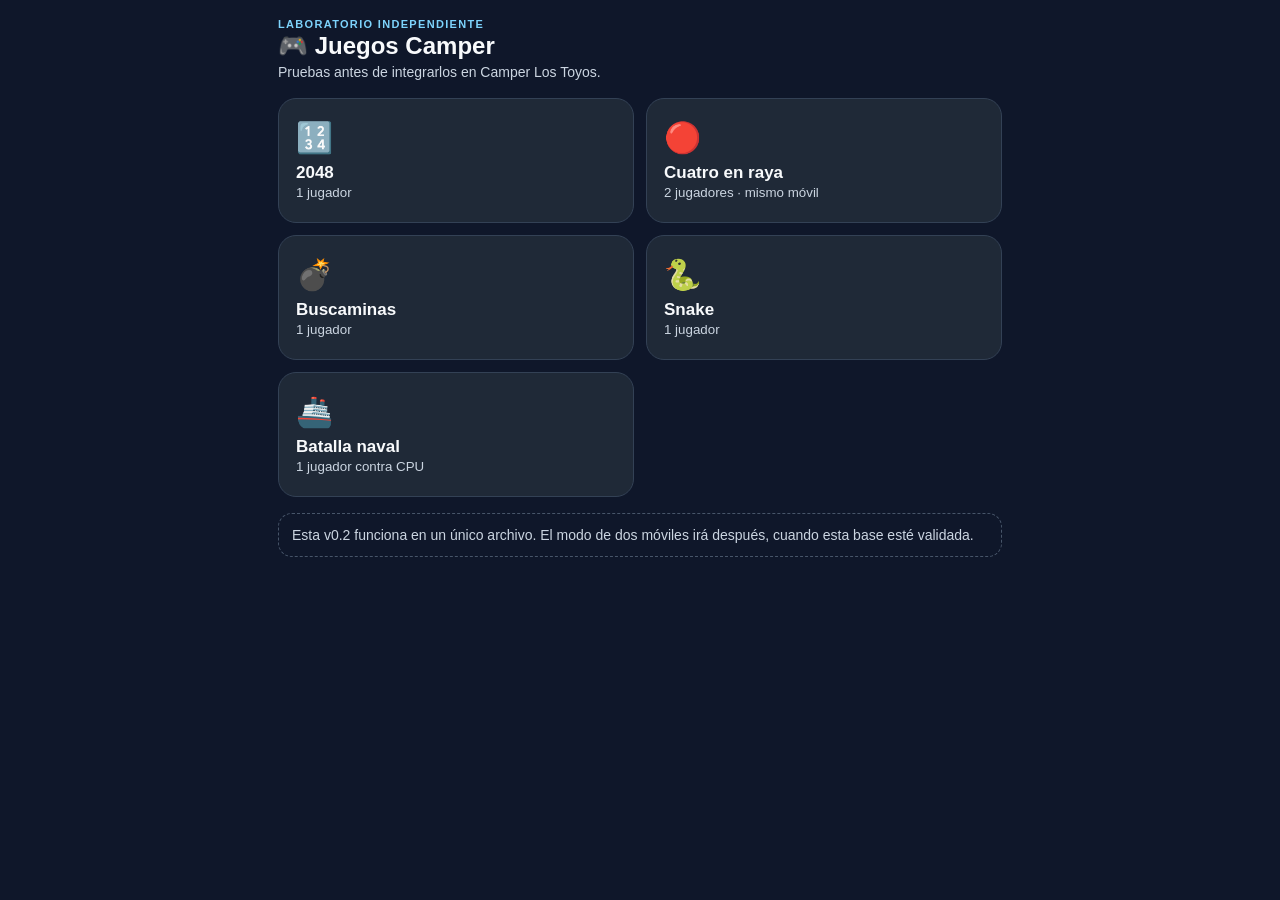
==== index.html @ c8a39ef7 "Añadir laboratorio de juegos v0.2" ====
<!doctype html>
<html lang="es">
<head>
<meta charset="utf-8">
<meta name="viewport" content="width=device-width,initial-scale=1,viewport-fit=cover">
<title>Juegos Camper — Laboratorio v0.2</title>
<style>
:root{--bg:#0f172a;--panel:#111827;--card:#1f2937;--line:#334155;--text:#f8fafc;--muted:#cbd5e1;--accent:#38bdf8}
*{box-sizing:border-box}html,body{margin:0;background:var(--bg);color:var(--text);font-family:-apple-system,BlinkMacSystemFont,"Segoe UI",sans-serif}button{font:inherit;color:inherit}main{max-width:760px;margin:0 auto;padding:18px}.head{display:flex;justify-content:space-between;gap:12px;align-items:flex-start;margin-bottom:18px}.head h1{font-size:24px;margin:2px 0 4px}.head p{margin:0;color:var(--muted);font-size:14px}.eyebrow{font-size:11px;letter-spacing:.12em;color:#7dd3fc;font-weight:700}.back{display:none;border:1px solid var(--line);background:var(--card);border-radius:12px;padding:10px 12px;min-height:44px}.screen{display:none}.screen.active{display:block}.grid{display:grid;grid-template-columns:repeat(2,minmax(0,1fr));gap:12px}.game{min-height:125px;border:1px solid var(--line);background:var(--card);border-radius:18px;padding:17px;text-align:left}.game span{font-size:30px;display:block;margin-bottom:8px}.game b{display:block;font-size:17px}.game small{color:var(--muted)}.subhead{display:grid;grid-template-columns:1fr auto;gap:10px;align-items:center;margin-bottom:12px}.subhead h2{margin:0}.subhead p{margin:4px 0 0;color:var(--muted);font-size:14px}.btn{border:1px solid var(--line);background:var(--card);border-radius:12px;padding:10px 12px;min-height:44px}.status{min-height:26px;color:var(--muted);margin:8px 0 12px}.board2048{width:min(92vw,380px);aspect-ratio:1;margin:0 auto;display:grid;grid-template-columns:repeat(4,1fr);gap:8px;background:#334155;padding:8px;border-radius:16px}.tile{border-radius:11px;background:#475569;display:flex;align-items:center;justify-content:center;font-size:clamp(20px,7vw,38px);font-weight:800}.dpad{display:grid;grid-template-columns:repeat(3,64px);gap:7px;justify-content:center;margin:18px auto}.dpad button{height:54px;border:1px solid var(--line);border-radius:14px;background:#1e293b;font-size:22px}.c4{display:grid;grid-template-columns:repeat(7,1fr);gap:5px;background:#1d4ed8;padding:7px;border-radius:14px;max-width:520px;margin:auto}.c4 button{aspect-ratio:1;border:0;border-radius:50%;background:#e2e8f0;min-width:0}.c4 button.p1{background:#ef4444}.c4 button.p2{background:#facc15}.minebar{display:flex;gap:8px;flex-wrap:wrap;align-items:center;margin-bottom:12px}.mineboard{display:grid;grid-template-columns:repeat(8,1fr);gap:3px;max-width:520px;margin:auto}.mineboard button{aspect-ratio:1;border:0;border-radius:5px;background:#64748b;color:#0f172a;font-weight:800;min-width:0}.mineboard button.open{background:#e2e8f0}.mineboard button.flag{background:#fbbf24}.mineboard button.bomb{background:#ef4444;color:white}canvas{display:block;width:min(92vw,420px);height:auto;margin:0 auto;background:#020617;border:1px solid var(--line);border-radius:14px}.battlewrap{display:grid;grid-template-columns:1fr 1fr;gap:14px}.battlewrap h3{font-size:15px;color:var(--muted);margin:0 0 8px}.battleboard{display:grid;grid-template-columns:repeat(6,1fr);gap:3px}.battleboard button{aspect-ratio:1;border:0;border-radius:5px;background:#0284c7;min-width:0;font-weight:800}.battleboard button.ship{background:#64748b}.battleboard button.hit{background:#ef4444;color:white}.battleboard button.miss{background:#cbd5e1;color:#0f172a}.note{margin-top:16px;border:1px dashed #475569;padding:13px;border-radius:14px;color:var(--muted);font-size:14px}
@media(max-width:520px){.grid{grid-template-columns:1fr}.battlewrap{grid-template-columns:1fr}.head{align-items:center}.subhead{grid-template-columns:1fr}.subhead .btn{width:100%}}
</style>
</head>
<body>
<main>
<div class="head"><div><div class="eyebrow">LABORATORIO INDEPENDIENTE</div><h1>🎮 Juegos Camper</h1><p>Pruebas antes de integrarlos en Camper Los Toyos.</p></div><button id="back" class="back">‹ Juegos</button></div>
<section id="home" class="screen active"><div class="grid">
<button class="game" data-open="g2048"><span>🔢</span><b>2048</b><small>1 jugador</small></button>
<button class="game" data-open="connect4"><span>🔴</span><b>Cuatro en raya</b><small>2 jugadores · mismo móvil</small></button>
<button class="game" data-open="mines"><span>💣</span><b>Buscaminas</b><small>1 jugador</small></button>
<button class="game" data-open="snake"><span>🐍</span><b>Snake</b><small>1 jugador</small></button>
<button class="game" data-open="battle"><span>🚢</span><b>Batalla naval</b><small>1 jugador contra CPU</small></button>
</div><div class="note">Esta v0.2 funciona en un único archivo. El modo de dos móviles irá después, cuando esta base esté validada.</div></section>

<section id="g2048" class="screen"><div class="subhead"><div><h2>2048</h2><p>Desliza o usa las flechas.</p></div><button id="reset2048" class="btn">Reiniciar</button></div><div class="status">Puntos: <b id="score2048">0</b> <span id="msg2048"></span></div><div id="board2048" class="board2048"></div><div class="dpad"><span></span><button data-2048="up">▲</button><span></span><button data-2048="left">◀</button><button data-2048="down">▼</button><button data-2048="right">▶</button></div></section>

<section id="connect4" class="screen"><div class="subhead"><div><h2>Cuatro en raya</h2><p>Dos jugadores en el mismo móvil.</p></div><button id="resetC4" class="btn">Reiniciar</button></div><div id="c4Status" class="status"></div><div id="c4Board" class="c4"></div></section>

<section id="mines" class="screen"><div class="subhead"><div><h2>Buscaminas</h2><p>8×8 · 10 minas.</p></div><button id="resetMines" class="btn">Reiniciar</button></div><div class="minebar"><button id="modeOpen" class="btn">👆 Revelar</button><button id="modeFlag" class="btn">🚩 Bandera</button><span id="mineStatus" class="status"></span></div><div id="mineBoard" class="mineboard"></div></section>

<section id="snake" class="screen"><div class="subhead"><div><h2>Snake</h2><p>Come la fruta y no choques.</p></div><button id="resetSnake" class="btn">Reiniciar</button></div><div class="status">Puntos: <b id="snakeScore">0</b> · <span id="snakeStatus">Pulsa una dirección</span></div><canvas id="snakeCanvas" width="320" height="320"></canvas><div class="dpad"><span></span><button data-snake="up">▲</button><span></span><button data-snake="left">◀</button><button id="snakePause">⏯</button><button data-snake="right">▶</button><span></span><button data-snake="down">▼</button><span></span></div></section>

<section id="battle" class="screen"><div class="subhead"><div><h2>Batalla naval</h2><p>Contra la máquina · 6×6.</p></div><button id="resetBattle" class="btn">Reiniciar</button></div><div id="battleStatus" class="status"></div><div class="battlewrap"><div><h3>Tu flota</h3><div id="playerBattle" class="battleboard"></div></div><div><h3>Flota enemiga</h3><div id="cpuBattle" class="battleboard"></div></div></div></section>
</main>
<script>
(function(){
'use strict';
const $=s=>document.querySelector(s), $$=s=>Array.from(document.querySelectorAll(s));
function show(id){$$('.screen').forEach(x=>x.classList.remove('active'));$('#'+id).classList.add('active');$('#back').style.display=id==='home'?'none':'block';window.scrollTo(0,0)}
$$('[data-open]').forEach(b=>b.addEventListener('click',()=>show(b.dataset.open)));$('#back').addEventListener('click',()=>show('home'));

let g=[],score=0,ts=null;const empty=()=>Array.from({length:4},()=>Array(4).fill(0));
function add(){const e=[];for(let r=0;r<4;r++)for(let c=0;c<4;c++)if(!g[r][c])e.push([r,c]);if(!e.length)return;const q=e[Math.floor(Math.random()*e.length)];g[q[0]][q[1]]=Math.random()<.9?2:4}
function merge(line){const a=line.filter(Boolean),o=[];for(let i=0;i<a.length;i++){if(a[i]===a[i+1]){o.push(a[i]*2);score+=a[i]*2;i++}else o.push(a[i])}while(o.length<4)o.push(0);return o}
function render2048(){const b=$('#board2048');b.innerHTML='';g.flat().forEach(v=>{const d=document.createElement('div');d.className='tile';d.textContent=v||'';if(v){const hue=Math.max(35,215-Math.log2(v)*18);d.style.background='hsl('+hue+' 65% 45%)'}b.appendChild(d)});$('#score2048').textContent=score}
function move(d){const before=JSON.stringify(g);if(d==='left')g=g.map(merge);if(d==='right')g=g.map(r=>merge(r.slice().reverse()).reverse());if(d==='up'||d==='down'){const n=empty();for(let c=0;c<4;c++){let col=[g[0][c],g[1][c],g[2][c],g[3][c]];if(d==='down')col.reverse();col=merge(col);if(d==='down')col.reverse();for(let r=0;r<4;r++)n[r][c]=col[r]}g=n}if(JSON.stringify(g)!==before)add();render2048()}
function reset2048(){g=empty();score=0;add();add();render2048()}$('#reset2048').addEventListener('click',reset2048);$$('[data-2048]').forEach(b=>b.addEventListener('click',()=>move(b.dataset['2048'])));$('#board2048').addEventListener('touchstart',e=>{const t=e.changedTouches[0];ts=[t.clientX,t.clientY]},{passive:true});$('#board2048').addEventListener('touchend',e=>{if(!ts)return;const t=e.changedTouches[0],dx=t.clientX-ts[0],dy=t.clientY-ts[1];if(Math.max(Math.abs(dx),Math.abs(dy))>22)move(Math.abs(dx)>Math.abs(dy)?(dx>0?'right':'left'):(dy>0?'down':'up'));ts=null},{passive:true});reset2048();

let c4=[],player=1,c4over=false;function resetC4(){c4=Array.from({length:6},()=>Array(7).fill(0));player=1;c4over=false;renderC4()}function win4(r,c,p){for(const [dr,dc] of [[1,0],[0,1],[1,1],[1,-1]]){let n=1;for(const s of [-1,1]){let rr=r+dr*s,cc=c+dc*s;while(rr>=0&&rr<6&&cc>=0&&cc<7&&c4[rr][cc]===p){n++;rr+=dr*s;cc+=dc*s}}if(n>=4)return true}return false}function drop(c){if(c4over)return;for(let r=5;r>=0;r--)if(!c4[r][c]){c4[r][c]=player;if(win4(r,c,player))c4over=true;else player=player===1?2:1;renderC4();return}}function renderC4(){const b=$('#c4Board');b.innerHTML='';for(let r=0;r<6;r++)for(let c=0;c<7;c++){const x=document.createElement('button');x.className=c4[r][c]?'p'+c4[r][c]:'';x.setAttribute('aria-label','columna '+(c+1));x.addEventListener('click',()=>drop(c));b.appendChild(x)}$('#c4Status').textContent=c4over?'Gana '+(player===1?'🔴 rojo':'🟡 amarillo')+' 🎉':'Turno: '+(player===1?'🔴 rojo':'🟡 amarillo')}$('#resetC4').addEventListener('click',resetC4);resetC4();

let mg=[],mode='open',mover=false,ready=false;const MR=8,MC=8,MM=10;const mc=()=>({m:false,o:false,f:false,n:0});function resetM(){mg=Array.from({length:MR},()=>Array.from({length:MC},mc));mode='open';mover=false;ready=false;renderM()}function plant(er,ec){let n=0;while(n<MM){const r=Math.floor(Math.random()*MR),c=Math.floor(Math.random()*MC);if(mg[r][c].m||(r===er&&c===ec))continue;mg[r][c].m=true;n++}for(let r=0;r<MR;r++)for(let c=0;c<MC;c++){let k=0;for(let dr=-1;dr<=1;dr++)for(let dc=-1;dc<=1;dc++){const rr=r+dr,cc=c+dc;if(rr>=0&&rr<MR&&cc>=0&&cc<MC&&mg[rr][cc].m)k++}mg[r][c].n=k}ready=true}function openMine(r,c){const x=mg[r][c];if(x.o||x.f||mover)return;if(!ready)plant(r,c);x.o=true;if(x.m){mover=true;mg.flat().forEach(z=>{if(z.m)z.o=true});renderM();return}if(x.n===0)for(let dr=-1;dr<=1;dr++)for(let dc=-1;dc<=1;dc++){const rr=r+dr,cc=c+dc;if(rr>=0&&rr<MR&&cc>=0&&cc<MC)openMine(rr,cc)}if(mg.flat().filter(z=>z.o&&!z.m).length===MR*MC-MM)mover=true;renderM()}function pressMine(r,c){const x=mg[r][c];if(mover)return;if(mode==='flag'&&!x.o){x.f=!x.f;renderM()}else openMine(r,c)}function renderM(){const b=$('#mineBoard');b.innerHTML='';mg.forEach((row,r)=>row.forEach((x,c)=>{const q=document.createElement('button');q.className=(x.o?'open ':'')+(x.f?'flag ':'')+(x.o&&x.m?'bomb':'');q.textContent=x.f?'🚩':x.o?(x.m?'💣':(x.n||'')):'';q.addEventListener('click',()=>pressMine(r,c));b.appendChild(q)}));const safe=mg.flat().filter(x=>x.o&&!x.m).length;$('#mineStatus').textContent=mover?(safe===MR*MC-MM?'¡Ganaste! 🎉':'Boom 💥'):(safe+'/'+(MR*MC-MM)+' seguras')}$('#modeOpen').addEventListener('click',()=>mode='open');$('#modeFlag').addEventListener('click',()=>mode='flag');$('#resetMines').addEventListener('click',resetM);resetM();

const cv=$('#snakeCanvas'),ctx=cv.getContext('2d');let sn=[],food={},dir={x:1,y:0},pending={x:1,y:0},timer=null,started=false,paused=false,ss=0;const N=20,S=16;function newFood(){do{food={x:Math.floor(Math.random()*N),y:Math.floor(Math.random()*N)}}while(sn.some(q=>q.x===food.x&&q.y===food.y))}function drawSnake(){ctx.fillStyle='#020617';ctx.fillRect(0,0,320,320);ctx.fillStyle='#f97316';ctx.fillRect(food.x*S+2,food.y*S+2,S-4,S-4);sn.forEach((q,i)=>{ctx.fillStyle=i?'#22c55e':'#86efac';ctx.fillRect(q.x*S+1,q.y*S+1,S-2,S-2)})}function resetSnake(){clearInterval(timer);sn=[{x:8,y:10},{x:7,y:10},{x:6,y:10}];dir={x:1,y:0};pending={x:1,y:0};started=false;paused=false;ss=0;newFood();$('#snakeScore').textContent='0';$('#snakeStatus').textContent='Pulsa una dirección';drawSnake()}function step(){if(paused)return;dir=pending;const h={x:sn[0].x+dir.x,y:sn[0].y+dir.y};if(h.x<0||h.x>=N||h.y<0||h.y>=N||sn.some(q=>q.x===h.x&&q.y===h.y)){clearInterval(timer);started=false;$('#snakeStatus').textContent='Fin de partida';return}sn.unshift(h);if(h.x===food.x&&h.y===food.y){ss++;$('#snakeScore').textContent=ss;newFood()}else sn.pop();drawSnake()}function setDir(name){const d={up:{x:0,y:-1},down:{x:0,y:1},left:{x:-1,y:0},right:{x:1,y:0}}[name];if(d.x===-dir.x&&d.y===-dir.y)return;pending=d;if(!started){started=true;clearInterval(timer);timer=setInterval(step,180);$('#snakeStatus').textContent='Jugando'}}$$('[data-snake]').forEach(b=>b.addEventListener('click',()=>setDir(b.dataset.snake)));$('#snakePause').addEventListener('click',()=>{if(!started)return;paused=!paused;$('#snakeStatus').textContent=paused?'Pausa':'Jugando'});$('#resetSnake').addEventListener('click',resetSnake);resetSnake();

const BS=6,ships=[3,2,2];let pb,cb,bo=false;const blankB=()=>Array.from({length:BS},()=>Array.from({length:BS},()=>({ship:false,shot:false})));function fleet(b){for(const len of ships){let ok=false;while(!ok){const h=Math.random()<.5,r=Math.floor(Math.random()*BS),c=Math.floor(Math.random()*BS);if((h&&c+len>BS)||(!h&&r+len>BS))continue;const cells=[];for(let i=0;i<len;i++)cells.push([r+(h?0:i),c+(h?i:0)]);if(cells.some(([rr,cc])=>b[rr][cc].ship))continue;cells.forEach(([rr,cc])=>b[rr][cc].ship=true);ok=true}}}const sunk=b=>b.flat().filter(x=>x.ship).every(x=>x.shot);function resetB(){pb=blankB();cb=blankB();fleet(pb);fleet(cb);bo=false;renderB('Tu turno: toca una casilla enemiga.')}function cpu(){if(bo)return;let r,c;do{r=Math.floor(Math.random()*BS);c=Math.floor(Math.random()*BS)}while(pb[r][c].shot);pb[r][c].shot=true;if(sunk(pb)){bo=true;renderB('La máquina ha hundido tu flota.');return}renderB(pb[r][c].ship?'La máquina te ha alcanzado. Tu turno.':'La máquina ha fallado. Tu turno.')}function fire(r,c){if(bo||cb[r][c].shot)return;cb[r][c].shot=true;if(sunk(cb)){bo=true;renderB('¡Has hundido toda la flota enemiga! 🎉');return}renderB(cb[r][c].ship?'¡Impacto! Dispara la máquina…':'Agua. Dispara la máquina…');setTimeout(cpu,350)}function renderB(msg){$('#battleStatus').textContent=msg;[['playerBattle',pb,false],['cpuBattle',cb,true]].forEach(([id,b,enemy])=>{const el=$('#'+id);el.innerHTML='';b.forEach((row,r)=>row.forEach((x,c)=>{const q=document.createElement('button');q.className=(!enemy&&x.ship?'ship ':'')+(x.shot?(x.ship?'hit':'miss'):'');q.textContent=x.shot?(x.ship?'✕':'•'):'';if(enemy)q.addEventListener('click',()=>fire(r,c));el.appendChild(q)}))})}$('#resetBattle').addEventListener('click',resetB);resetB();
})();
</script>
</body>
</html>
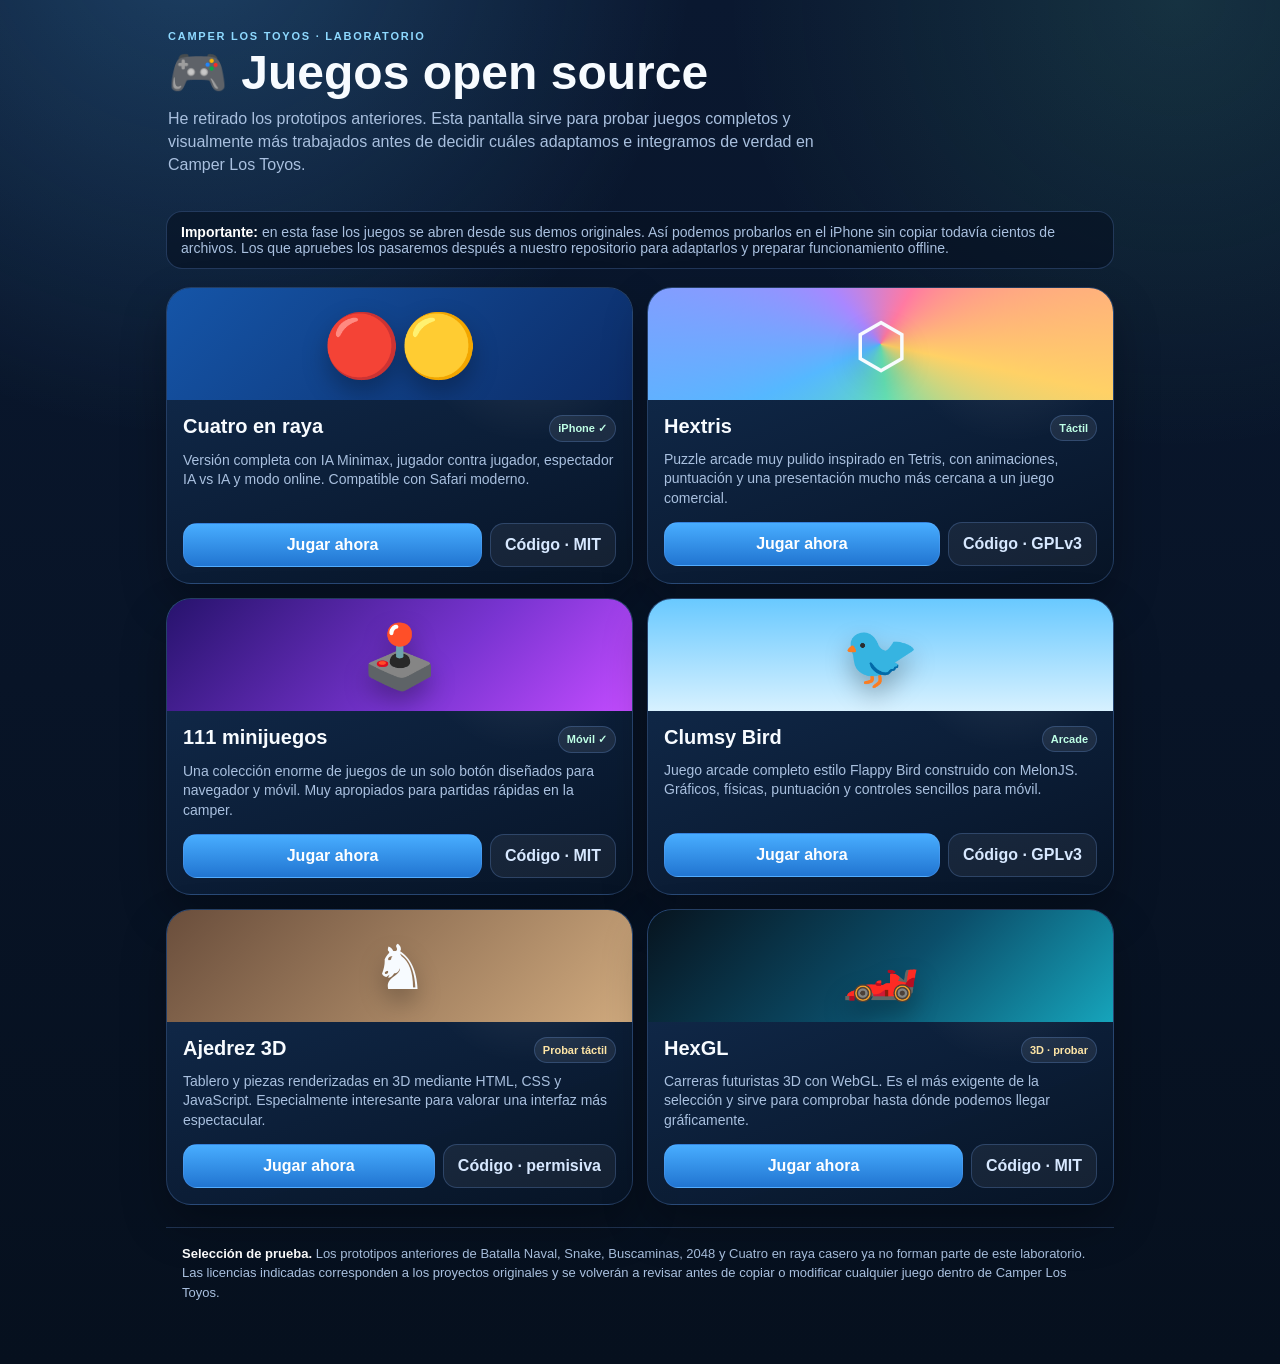
==== commit 80538565: "Sustituir prototipos por juegos open source completos" ====
--- a/index.html
+++ b/index.html
@@ -3,56 +3,142 @@
 <head>
 <meta charset="utf-8">
 <meta name="viewport" content="width=device-width,initial-scale=1,viewport-fit=cover">
-<title>Juegos Camper — Laboratorio v0.2</title>
+<meta name="theme-color" content="#07111f">
+<title>Juegos Camper — Open Source</title>
 <style>
-:root{--bg:#0f172a;--panel:#111827;--card:#1f2937;--line:#334155;--text:#f8fafc;--muted:#cbd5e1;--accent:#38bdf8}
-*{box-sizing:border-box}html,body{margin:0;background:var(--bg);color:var(--text);font-family:-apple-system,BlinkMacSystemFont,"Segoe UI",sans-serif}button{font:inherit;color:inherit}main{max-width:760px;margin:0 auto;padding:18px}.head{display:flex;justify-content:space-between;gap:12px;align-items:flex-start;margin-bottom:18px}.head h1{font-size:24px;margin:2px 0 4px}.head p{margin:0;color:var(--muted);font-size:14px}.eyebrow{font-size:11px;letter-spacing:.12em;color:#7dd3fc;font-weight:700}.back{display:none;border:1px solid var(--line);background:var(--card);border-radius:12px;padding:10px 12px;min-height:44px}.screen{display:none}.screen.active{display:block}.grid{display:grid;grid-template-columns:repeat(2,minmax(0,1fr));gap:12px}.game{min-height:125px;border:1px solid var(--line);background:var(--card);border-radius:18px;padding:17px;text-align:left}.game span{font-size:30px;display:block;margin-bottom:8px}.game b{display:block;font-size:17px}.game small{color:var(--muted)}.subhead{display:grid;grid-template-columns:1fr auto;gap:10px;align-items:center;margin-bottom:12px}.subhead h2{margin:0}.subhead p{margin:4px 0 0;color:var(--muted);font-size:14px}.btn{border:1px solid var(--line);background:var(--card);border-radius:12px;padding:10px 12px;min-height:44px}.status{min-height:26px;color:var(--muted);margin:8px 0 12px}.board2048{width:min(92vw,380px);aspect-ratio:1;margin:0 auto;display:grid;grid-template-columns:repeat(4,1fr);gap:8px;background:#334155;padding:8px;border-radius:16px}.tile{border-radius:11px;background:#475569;display:flex;align-items:center;justify-content:center;font-size:clamp(20px,7vw,38px);font-weight:800}.dpad{display:grid;grid-template-columns:repeat(3,64px);gap:7px;justify-content:center;margin:18px auto}.dpad button{height:54px;border:1px solid var(--line);border-radius:14px;background:#1e293b;font-size:22px}.c4{display:grid;grid-template-columns:repeat(7,1fr);gap:5px;background:#1d4ed8;padding:7px;border-radius:14px;max-width:520px;margin:auto}.c4 button{aspect-ratio:1;border:0;border-radius:50%;background:#e2e8f0;min-width:0}.c4 button.p1{background:#ef4444}.c4 button.p2{background:#facc15}.minebar{display:flex;gap:8px;flex-wrap:wrap;align-items:center;margin-bottom:12px}.mineboard{display:grid;grid-template-columns:repeat(8,1fr);gap:3px;max-width:520px;margin:auto}.mineboard button{aspect-ratio:1;border:0;border-radius:5px;background:#64748b;color:#0f172a;font-weight:800;min-width:0}.mineboard button.open{background:#e2e8f0}.mineboard button.flag{background:#fbbf24}.mineboard button.bomb{background:#ef4444;color:white}canvas{display:block;width:min(92vw,420px);height:auto;margin:0 auto;background:#020617;border:1px solid var(--line);border-radius:14px}.battlewrap{display:grid;grid-template-columns:1fr 1fr;gap:14px}.battlewrap h3{font-size:15px;color:var(--muted);margin:0 0 8px}.battleboard{display:grid;grid-template-columns:repeat(6,1fr);gap:3px}.battleboard button{aspect-ratio:1;border:0;border-radius:5px;background:#0284c7;min-width:0;font-weight:800}.battleboard button.ship{background:#64748b}.battleboard button.hit{background:#ef4444;color:white}.battleboard button.miss{background:#cbd5e1;color:#0f172a}.note{margin-top:16px;border:1px dashed #475569;padding:13px;border-radius:14px;color:var(--muted);font-size:14px}
-@media(max-width:520px){.grid{grid-template-columns:1fr}.battlewrap{grid-template-columns:1fr}.head{align-items:center}.subhead{grid-template-columns:1fr}.subhead .btn{width:100%}}
+:root{
+  --bg:#06101e;--bg2:#0a1830;--panel:#102542;--panel2:#0a1b31;
+  --text:#f7fbff;--muted:#a9c0df;--line:rgba(121,174,255,.23);
+  --blue:#55b8ff;--green:#64dfb3;--yellow:#ffd166;--pink:#ff7aa2;
+}
+*{box-sizing:border-box}
+html,body{margin:0;background:
+  radial-gradient(circle at 15% -5%,rgba(85,184,255,.25),transparent 28%),
+  radial-gradient(circle at 92% 0%,rgba(100,223,179,.13),transparent 25%),
+  linear-gradient(180deg,var(--bg2),var(--bg));
+  color:var(--text);font-family:-apple-system,BlinkMacSystemFont,"Segoe UI",sans-serif;min-height:100%}
+body{min-height:100vh}
+main{width:min(980px,100%);margin:auto;padding:22px 16px 46px}
+.hero{padding:8px 2px 20px}
+.kicker{font-size:11px;letter-spacing:.16em;text-transform:uppercase;font-weight:800;color:#8ed9ff}
+h1{font-size:clamp(29px,7vw,48px);line-height:1;margin:7px 0 10px}
+.hero p{margin:0;max-width:660px;color:var(--muted);line-height:1.45}
+.notice{margin:14px 0 18px;padding:12px 14px;border:1px solid var(--line);border-radius:16px;background:rgba(7,18,34,.65);color:var(--muted);font-size:14px}
+.grid{display:grid;grid-template-columns:repeat(2,minmax(0,1fr));gap:14px}
+.card{position:relative;overflow:hidden;min-height:265px;border:1px solid var(--line);border-radius:25px;
+  background:linear-gradient(160deg,rgba(19,47,83,.96),rgba(7,20,38,.98));box-shadow:0 20px 45px rgba(0,0,0,.28)}
+.card::before{content:"";position:absolute;inset:0;background:
+  radial-gradient(circle at 78% 13%,rgba(255,255,255,.10),transparent 26%);pointer-events:none}
+.visual{height:112px;display:flex;align-items:center;justify-content:center;position:relative;overflow:hidden}
+.visual .emoji{font-size:62px;filter:drop-shadow(0 12px 12px rgba(0,0,0,.28));transform:translateY(2px)}
+.c4 .visual{background:linear-gradient(135deg,#1555a8,#0c2c67)}
+.hextris .visual{background:conic-gradient(from 30deg,#ff7aa2,#ffd166,#64dfb3,#55b8ff,#a987ff,#ff7aa2)}
+.onebtn .visual{background:linear-gradient(135deg,#27136d,#7934d1 60%,#c34cff)}
+.bird .visual{background:linear-gradient(180deg,#69c9ff,#d7f1ff)}
+.chess .visual{background:linear-gradient(135deg,#6a4e3c,#d0aa7e)}
+.hexgl .visual{background:linear-gradient(135deg,#07141f,#0b4e6a 55%,#16a4bb)}
+.card-body{padding:15px 16px 16px;position:relative}
+.title-row{display:flex;justify-content:space-between;gap:10px;align-items:flex-start}
+.card h2{font-size:20px;margin:0}
+.badge{font-size:11px;font-weight:800;padding:6px 8px;border-radius:999px;background:rgba(255,255,255,.08);border:1px solid var(--line);white-space:nowrap}
+.badge.mobile{color:#bfffe6}.badge.test{color:#ffe6a6}
+.card p{color:var(--muted);font-size:14px;line-height:1.4;min-height:59px;margin:9px 0 13px}
+.actions{display:flex;gap:8px;flex-wrap:wrap}
+.btn{display:inline-flex;align-items:center;justify-content:center;text-decoration:none;border-radius:14px;padding:11px 14px;min-height:44px;font-weight:800;border:1px solid var(--line)}
+.play{background:linear-gradient(180deg,#48adff,#2175d1);color:white;flex:1}
+.src{background:rgba(255,255,255,.06);color:#d7e8ff}
+.footer{margin-top:22px;padding:16px;border-top:1px solid var(--line);color:var(--muted);font-size:13px;line-height:1.5}
+.footer strong{color:#fff}
+@media(max-width:690px){.grid{grid-template-columns:1fr}.card{min-height:245px}.hero{padding-top:2px}}
 </style>
 </head>
 <body>
 <main>
-<div class="head"><div><div class="eyebrow">LABORATORIO INDEPENDIENTE</div><h1>🎮 Juegos Camper</h1><p>Pruebas antes de integrarlos en Camper Los Toyos.</p></div><button id="back" class="back">‹ Juegos</button></div>
-<section id="home" class="screen active"><div class="grid">
-<button class="game" data-open="g2048"><span>🔢</span><b>2048</b><small>1 jugador</small></button>
-<button class="game" data-open="connect4"><span>🔴</span><b>Cuatro en raya</b><small>2 jugadores · mismo móvil</small></button>
-<button class="game" data-open="mines"><span>💣</span><b>Buscaminas</b><small>1 jugador</small></button>
-<button class="game" data-open="snake"><span>🐍</span><b>Snake</b><small>1 jugador</small></button>
-<button class="game" data-open="battle"><span>🚢</span><b>Batalla naval</b><small>1 jugador contra CPU</small></button>
-</div><div class="note">Esta v0.2 funciona en un único archivo. El modo de dos móviles irá después, cuando esta base esté validada.</div></section>
+<section class="hero">
+  <div class="kicker">Camper Los Toyos · laboratorio</div>
+  <h1>🎮 Juegos open source</h1>
+  <p>He retirado los prototipos anteriores. Esta pantalla sirve para probar juegos completos y visualmente más trabajados antes de decidir cuáles adaptamos e integramos de verdad en Camper Los Toyos.</p>
+</section>
 
-<section id="g2048" class="screen"><div class="subhead"><div><h2>2048</h2><p>Desliza o usa las flechas.</p></div><button id="reset2048" class="btn">Reiniciar</button></div><div class="status">Puntos: <b id="score2048">0</b> <span id="msg2048"></span></div><div id="board2048" class="board2048"></div><div class="dpad"><span></span><button data-2048="up">▲</button><span></span><button data-2048="left">◀</button><button data-2048="down">▼</button><button data-2048="right">▶</button></div></section>
+<div class="notice"><strong style="color:#fff">Importante:</strong> en esta fase los juegos se abren desde sus demos originales. Así podemos probarlos en el iPhone sin copiar todavía cientos de archivos. Los que apruebes los pasaremos después a nuestro repositorio para adaptarlos y preparar funcionamiento offline.</div>
 
-<section id="connect4" class="screen"><div class="subhead"><div><h2>Cuatro en raya</h2><p>Dos jugadores en el mismo móvil.</p></div><button id="resetC4" class="btn">Reiniciar</button></div><div id="c4Status" class="status"></div><div id="c4Board" class="c4"></div></section>
+<section class="grid">
+  <article class="card c4">
+    <div class="visual"><div class="emoji">🔴🟡</div></div>
+    <div class="card-body">
+      <div class="title-row"><h2>Cuatro en raya</h2><span class="badge mobile">iPhone ✓</span></div>
+      <p>Versión completa con IA Minimax, jugador contra jugador, espectador IA vs IA y modo online. Compatible con Safari moderno.</p>
+      <div class="actions">
+        <a class="btn play" href="https://kenrick95.github.io/c4/" target="_blank" rel="noopener">Jugar ahora</a>
+        <a class="btn src" href="https://github.com/kenrick95/c4" target="_blank" rel="noopener">Código · MIT</a>
+      </div>
+    </div>
+  </article>
 
-<section id="mines" class="screen"><div class="subhead"><div><h2>Buscaminas</h2><p>8×8 · 10 minas.</p></div><button id="resetMines" class="btn">Reiniciar</button></div><div class="minebar"><button id="modeOpen" class="btn">👆 Revelar</button><button id="modeFlag" class="btn">🚩 Bandera</button><span id="mineStatus" class="status"></span></div><div id="mineBoard" class="mineboard"></div></section>
+  <article class="card hextris">
+    <div class="visual"><div class="emoji">⬡</div></div>
+    <div class="card-body">
+      <div class="title-row"><h2>Hextris</h2><span class="badge mobile">Táctil</span></div>
+      <p>Puzzle arcade muy pulido inspirado en Tetris, con animaciones, puntuación y una presentación mucho más cercana a un juego comercial.</p>
+      <div class="actions">
+        <a class="btn play" href="https://hextris.io/" target="_blank" rel="noopener">Jugar ahora</a>
+        <a class="btn src" href="https://github.com/Hextris/hextris" target="_blank" rel="noopener">Código · GPLv3</a>
+      </div>
+    </div>
+  </article>
 
-<section id="snake" class="screen"><div class="subhead"><div><h2>Snake</h2><p>Come la fruta y no choques.</p></div><button id="resetSnake" class="btn">Reiniciar</button></div><div class="status">Puntos: <b id="snakeScore">0</b> · <span id="snakeStatus">Pulsa una dirección</span></div><canvas id="snakeCanvas" width="320" height="320"></canvas><div class="dpad"><span></span><button data-snake="up">▲</button><span></span><button data-snake="left">◀</button><button id="snakePause">⏯</button><button data-snake="right">▶</button><span></span><button data-snake="down">▼</button><span></span></div></section>
+  <article class="card onebtn">
+    <div class="visual"><div class="emoji">🕹️</div></div>
+    <div class="card-body">
+      <div class="title-row"><h2>111 minijuegos</h2><span class="badge mobile">Móvil ✓</span></div>
+      <p>Una colección enorme de juegos de un solo botón diseñados para navegador y móvil. Muy apropiados para partidas rápidas en la camper.</p>
+      <div class="actions">
+        <a class="btn play" href="https://abagames.github.io/crisp-game-lib-games/" target="_blank" rel="noopener">Jugar ahora</a>
+        <a class="btn src" href="https://github.com/abagames/111-one-button-games-in-2021" target="_blank" rel="noopener">Código · MIT</a>
+      </div>
+    </div>
+  </article>
 
-<section id="battle" class="screen"><div class="subhead"><div><h2>Batalla naval</h2><p>Contra la máquina · 6×6.</p></div><button id="resetBattle" class="btn">Reiniciar</button></div><div id="battleStatus" class="status"></div><div class="battlewrap"><div><h3>Tu flota</h3><div id="playerBattle" class="battleboard"></div></div><div><h3>Flota enemiga</h3><div id="cpuBattle" class="battleboard"></div></div></div></section>
+  <article class="card bird">
+    <div class="visual"><div class="emoji">🐦</div></div>
+    <div class="card-body">
+      <div class="title-row"><h2>Clumsy Bird</h2><span class="badge mobile">Arcade</span></div>
+      <p>Juego arcade completo estilo Flappy Bird construido con MelonJS. Gráficos, físicas, puntuación y controles sencillos para móvil.</p>
+      <div class="actions">
+        <a class="btn play" href="https://ellisonleao.github.io/clumsy-bird/" target="_blank" rel="noopener">Jugar ahora</a>
+        <a class="btn src" href="https://github.com/ellisonleao/clumsy-bird" target="_blank" rel="noopener">Código · GPLv3</a>
+      </div>
+    </div>
+  </article>
+
+  <article class="card chess">
+    <div class="visual"><div class="emoji">♞</div></div>
+    <div class="card-body">
+      <div class="title-row"><h2>Ajedrez 3D</h2><span class="badge test">Probar táctil</span></div>
+      <p>Tablero y piezas renderizadas en 3D mediante HTML, CSS y JavaScript. Especialmente interesante para valorar una interfaz más espectacular.</p>
+      <div class="actions">
+        <a class="btn play" href="https://codepen.io/juliangarnier/full/kxGRvV" target="_blank" rel="noopener">Jugar ahora</a>
+        <a class="btn src" href="https://github.com/juliangarnier/3D-Hartwig-chess-set" target="_blank" rel="noopener">Código · permisiva</a>
+      </div>
+    </div>
+  </article>
+
+  <article class="card hexgl">
+    <div class="visual"><div class="emoji">🏎️</div></div>
+    <div class="card-body">
+      <div class="title-row"><h2>HexGL</h2><span class="badge test">3D · probar</span></div>
+      <p>Carreras futuristas 3D con WebGL. Es el más exigente de la selección y sirve para comprobar hasta dónde podemos llegar gráficamente.</p>
+      <div class="actions">
+        <a class="btn play" href="https://hexgl.bkcore.com/" target="_blank" rel="noopener">Jugar ahora</a>
+        <a class="btn src" href="https://github.com/BKcore/HexGL" target="_blank" rel="noopener">Código · MIT</a>
+      </div>
+    </div>
+  </article>
+</section>
+
+<div class="footer">
+  <strong>Selección de prueba.</strong> Los prototipos anteriores de Batalla Naval, Snake, Buscaminas, 2048 y Cuatro en raya casero ya no forman parte de este laboratorio. Las licencias indicadas corresponden a los proyectos originales y se volverán a revisar antes de copiar o modificar cualquier juego dentro de Camper Los Toyos.
+</div>
 </main>
-<script>
-(function(){
-'use strict';
-const $=s=>document.querySelector(s), $$=s=>Array.from(document.querySelectorAll(s));
-function show(id){$$('.screen').forEach(x=>x.classList.remove('active'));$('#'+id).classList.add('active');$('#back').style.display=id==='home'?'none':'block';window.scrollTo(0,0)}
-$$('[data-open]').forEach(b=>b.addEventListener('click',()=>show(b.dataset.open)));$('#back').addEventListener('click',()=>show('home'));
-
-let g=[],score=0,ts=null;const empty=()=>Array.from({length:4},()=>Array(4).fill(0));
-function add(){const e=[];for(let r=0;r<4;r++)for(let c=0;c<4;c++)if(!g[r][c])e.push([r,c]);if(!e.length)return;const q=e[Math.floor(Math.random()*e.length)];g[q[0]][q[1]]=Math.random()<.9?2:4}
-function merge(line){const a=line.filter(Boolean),o=[];for(let i=0;i<a.length;i++){if(a[i]===a[i+1]){o.push(a[i]*2);score+=a[i]*2;i++}else o.push(a[i])}while(o.length<4)o.push(0);return o}
-function render2048(){const b=$('#board2048');b.innerHTML='';g.flat().forEach(v=>{const d=document.createElement('div');d.className='tile';d.textContent=v||'';if(v){const hue=Math.max(35,215-Math.log2(v)*18);d.style.background='hsl('+hue+' 65% 45%)'}b.appendChild(d)});$('#score2048').textContent=score}
-function move(d){const before=JSON.stringify(g);if(d==='left')g=g.map(merge);if(d==='right')g=g.map(r=>merge(r.slice().reverse()).reverse());if(d==='up'||d==='down'){const n=empty();for(let c=0;c<4;c++){let col=[g[0][c],g[1][c],g[2][c],g[3][c]];if(d==='down')col.reverse();col=merge(col);if(d==='down')col.reverse();for(let r=0;r<4;r++)n[r][c]=col[r]}g=n}if(JSON.stringify(g)!==before)add();render2048()}
-function reset2048(){g=empty();score=0;add();add();render2048()}$('#reset2048').addEventListener('click',reset2048);$$('[data-2048]').forEach(b=>b.addEventListener('click',()=>move(b.dataset['2048'])));$('#board2048').addEventListener('touchstart',e=>{const t=e.changedTouches[0];ts=[t.clientX,t.clientY]},{passive:true});$('#board2048').addEventListener('touchend',e=>{if(!ts)return;const t=e.changedTouches[0],dx=t.clientX-ts[0],dy=t.clientY-ts[1];if(Math.max(Math.abs(dx),Math.abs(dy))>22)move(Math.abs(dx)>Math.abs(dy)?(dx>0?'right':'left'):(dy>0?'down':'up'));ts=null},{passive:true});reset2048();
-
-let c4=[],player=1,c4over=false;function resetC4(){c4=Array.from({length:6},()=>Array(7).fill(0));player=1;c4over=false;renderC4()}function win4(r,c,p){for(const [dr,dc] of [[1,0],[0,1],[1,1],[1,-1]]){let n=1;for(const s of [-1,1]){let rr=r+dr*s,cc=c+dc*s;while(rr>=0&&rr<6&&cc>=0&&cc<7&&c4[rr][cc]===p){n++;rr+=dr*s;cc+=dc*s}}if(n>=4)return true}return false}function drop(c){if(c4over)return;for(let r=5;r>=0;r--)if(!c4[r][c]){c4[r][c]=player;if(win4(r,c,player))c4over=true;else player=player===1?2:1;renderC4();return}}function renderC4(){const b=$('#c4Board');b.innerHTML='';for(let r=0;r<6;r++)for(let c=0;c<7;c++){const x=document.createElement('button');x.className=c4[r][c]?'p'+c4[r][c]:'';x.setAttribute('aria-label','columna '+(c+1));x.addEventListener('click',()=>drop(c));b.appendChild(x)}$('#c4Status').textContent=c4over?'Gana '+(player===1?'🔴 rojo':'🟡 amarillo')+' 🎉':'Turno: '+(player===1?'🔴 rojo':'🟡 amarillo')}$('#resetC4').addEventListener('click',resetC4);resetC4();
-
-let mg=[],mode='open',mover=false,ready=false;const MR=8,MC=8,MM=10;const mc=()=>({m:false,o:false,f:false,n:0});function resetM(){mg=Array.from({length:MR},()=>Array.from({length:MC},mc));mode='open';mover=false;ready=false;renderM()}function plant(er,ec){let n=0;while(n<MM){const r=Math.floor(Math.random()*MR),c=Math.floor(Math.random()*MC);if(mg[r][c].m||(r===er&&c===ec))continue;mg[r][c].m=true;n++}for(let r=0;r<MR;r++)for(let c=0;c<MC;c++){let k=0;for(let dr=-1;dr<=1;dr++)for(let dc=-1;dc<=1;dc++){const rr=r+dr,cc=c+dc;if(rr>=0&&rr<MR&&cc>=0&&cc<MC&&mg[rr][cc].m)k++}mg[r][c].n=k}ready=true}function openMine(r,c){const x=mg[r][c];if(x.o||x.f||mover)return;if(!ready)plant(r,c);x.o=true;if(x.m){mover=true;mg.flat().forEach(z=>{if(z.m)z.o=true});renderM();return}if(x.n===0)for(let dr=-1;dr<=1;dr++)for(let dc=-1;dc<=1;dc++){const rr=r+dr,cc=c+dc;if(rr>=0&&rr<MR&&cc>=0&&cc<MC)openMine(rr,cc)}if(mg.flat().filter(z=>z.o&&!z.m).length===MR*MC-MM)mover=true;renderM()}function pressMine(r,c){const x=mg[r][c];if(mover)return;if(mode==='flag'&&!x.o){x.f=!x.f;renderM()}else openMine(r,c)}function renderM(){const b=$('#mineBoard');b.innerHTML='';mg.forEach((row,r)=>row.forEach((x,c)=>{const q=document.createElement('button');q.className=(x.o?'open ':'')+(x.f?'flag ':'')+(x.o&&x.m?'bomb':'');q.textContent=x.f?'🚩':x.o?(x.m?'💣':(x.n||'')):'';q.addEventListener('click',()=>pressMine(r,c));b.appendChild(q)}));const safe=mg.flat().filter(x=>x.o&&!x.m).length;$('#mineStatus').textContent=mover?(safe===MR*MC-MM?'¡Ganaste! 🎉':'Boom 💥'):(safe+'/'+(MR*MC-MM)+' seguras')}$('#modeOpen').addEventListener('click',()=>mode='open');$('#modeFlag').addEventListener('click',()=>mode='flag');$('#resetMines').addEventListener('click',resetM);resetM();
-
-const cv=$('#snakeCanvas'),ctx=cv.getContext('2d');let sn=[],food={},dir={x:1,y:0},pending={x:1,y:0},timer=null,started=false,paused=false,ss=0;const N=20,S=16;function newFood(){do{food={x:Math.floor(Math.random()*N),y:Math.floor(Math.random()*N)}}while(sn.some(q=>q.x===food.x&&q.y===food.y))}function drawSnake(){ctx.fillStyle='#020617';ctx.fillRect(0,0,320,320);ctx.fillStyle='#f97316';ctx.fillRect(food.x*S+2,food.y*S+2,S-4,S-4);sn.forEach((q,i)=>{ctx.fillStyle=i?'#22c55e':'#86efac';ctx.fillRect(q.x*S+1,q.y*S+1,S-2,S-2)})}function resetSnake(){clearInterval(timer);sn=[{x:8,y:10},{x:7,y:10},{x:6,y:10}];dir={x:1,y:0};pending={x:1,y:0};started=false;paused=false;ss=0;newFood();$('#snakeScore').textContent='0';$('#snakeStatus').textContent='Pulsa una dirección';drawSnake()}function step(){if(paused)return;dir=pending;const h={x:sn[0].x+dir.x,y:sn[0].y+dir.y};if(h.x<0||h.x>=N||h.y<0||h.y>=N||sn.some(q=>q.x===h.x&&q.y===h.y)){clearInterval(timer);started=false;$('#snakeStatus').textContent='Fin de partida';return}sn.unshift(h);if(h.x===food.x&&h.y===food.y){ss++;$('#snakeScore').textContent=ss;newFood()}else sn.pop();drawSnake()}function setDir(name){const d={up:{x:0,y:-1},down:{x:0,y:1},left:{x:-1,y:0},right:{x:1,y:0}}[name];if(d.x===-dir.x&&d.y===-dir.y)return;pending=d;if(!started){started=true;clearInterval(timer);timer=setInterval(step,180);$('#snakeStatus').textContent='Jugando'}}$$('[data-snake]').forEach(b=>b.addEventListener('click',()=>setDir(b.dataset.snake)));$('#snakePause').addEventListener('click',()=>{if(!started)return;paused=!paused;$('#snakeStatus').textContent=paused?'Pausa':'Jugando'});$('#resetSnake').addEventListener('click',resetSnake);resetSnake();
-
-const BS=6,ships=[3,2,2];let pb,cb,bo=false;const blankB=()=>Array.from({length:BS},()=>Array.from({length:BS},()=>({ship:false,shot:false})));function fleet(b){for(const len of ships){let ok=false;while(!ok){const h=Math.random()<.5,r=Math.floor(Math.random()*BS),c=Math.floor(Math.random()*BS);if((h&&c+len>BS)||(!h&&r+len>BS))continue;const cells=[];for(let i=0;i<len;i++)cells.push([r+(h?0:i),c+(h?i:0)]);if(cells.some(([rr,cc])=>b[rr][cc].ship))continue;cells.forEach(([rr,cc])=>b[rr][cc].ship=true);ok=true}}}const sunk=b=>b.flat().filter(x=>x.ship).every(x=>x.shot);function resetB(){pb=blankB();cb=blankB();fleet(pb);fleet(cb);bo=false;renderB('Tu turno: toca una casilla enemiga.')}function cpu(){if(bo)return;let r,c;do{r=Math.floor(Math.random()*BS);c=Math.floor(Math.random()*BS)}while(pb[r][c].shot);pb[r][c].shot=true;if(sunk(pb)){bo=true;renderB('La máquina ha hundido tu flota.');return}renderB(pb[r][c].ship?'La máquina te ha alcanzado. Tu turno.':'La máquina ha fallado. Tu turno.')}function fire(r,c){if(bo||cb[r][c].shot)return;cb[r][c].shot=true;if(sunk(cb)){bo=true;renderB('¡Has hundido toda la flota enemiga! 🎉');return}renderB(cb[r][c].ship?'¡Impacto! Dispara la máquina…':'Agua. Dispara la máquina…');setTimeout(cpu,350)}function renderB(msg){$('#battleStatus').textContent=msg;[['playerBattle',pb,false],['cpuBattle',cb,true]].forEach(([id,b,enemy])=>{const el=$('#'+id);el.innerHTML='';b.forEach((row,r)=>row.forEach((x,c)=>{const q=document.createElement('button');q.className=(!enemy&&x.ship?'ship ':'')+(x.shot?(x.ship?'hit':'miss'):'');q.textContent=x.shot?(x.ship?'✕':'•'):'';if(enemy)q.addEventListener('click',()=>fire(r,c));el.appendChild(q)}))})}$('#resetBattle').addEventListener('click',resetB);resetB();
-})();
-</script>
 </body>
 </html>
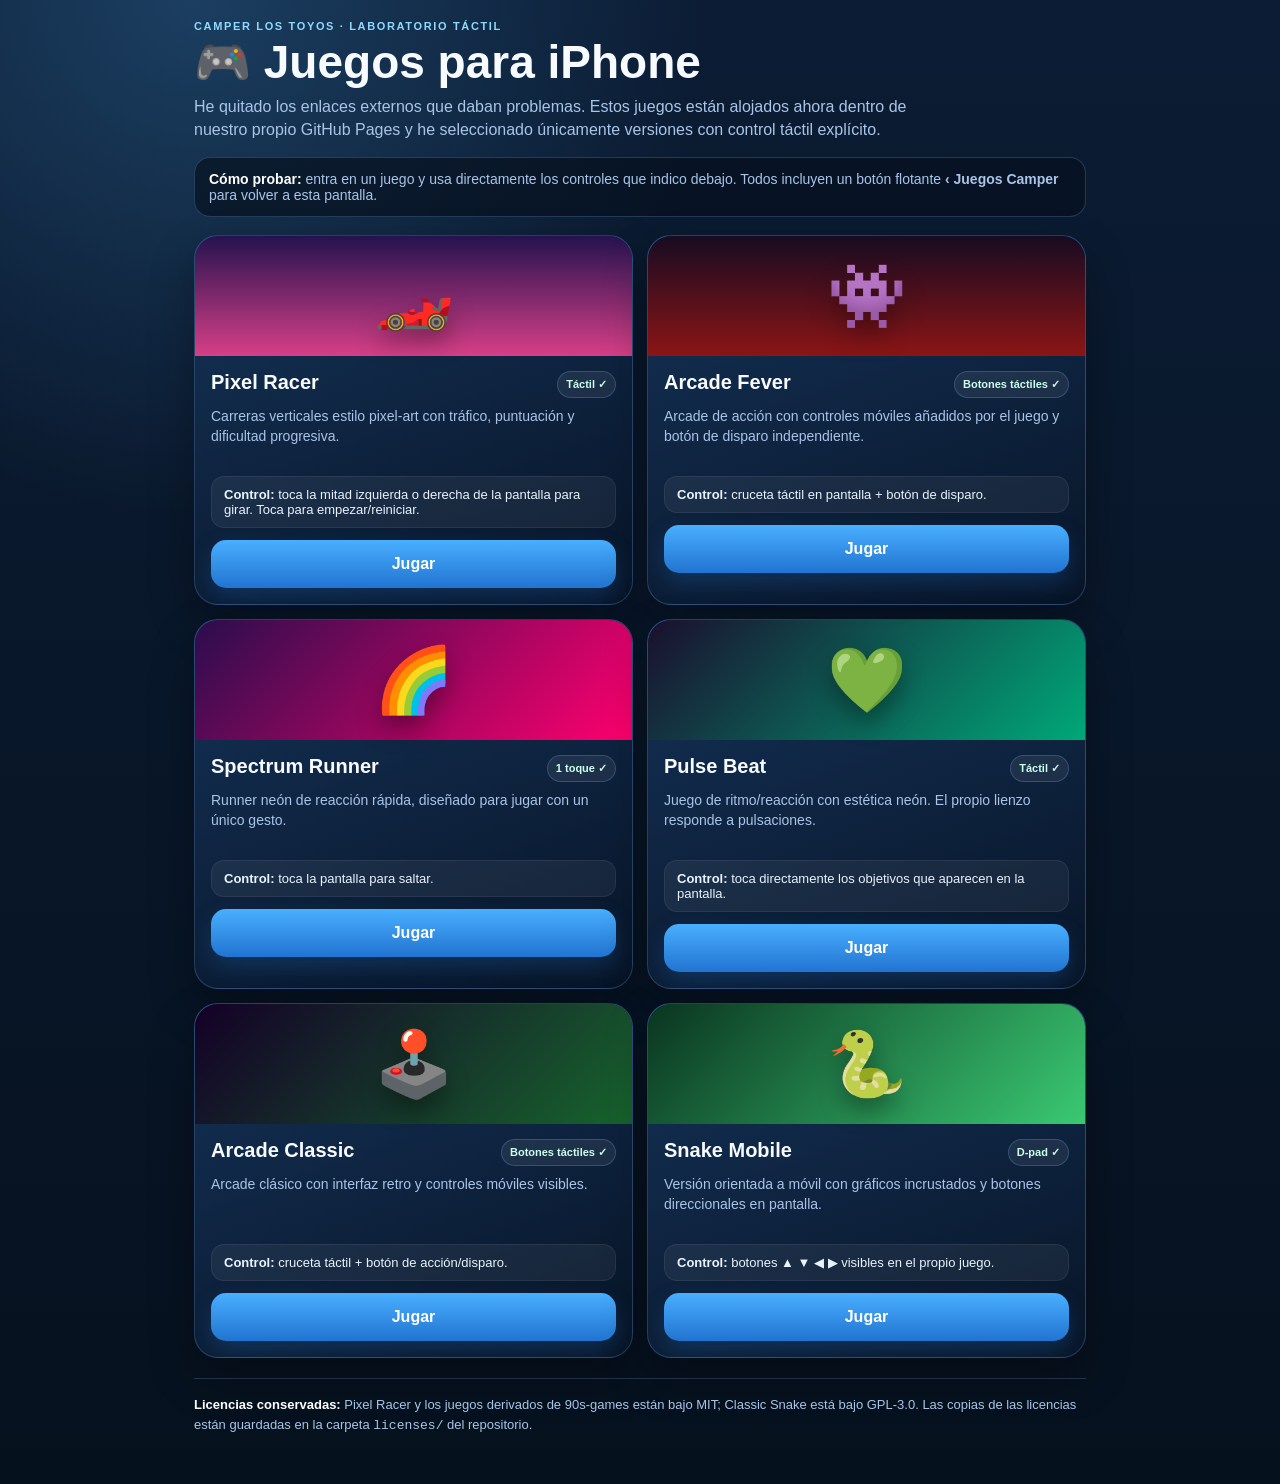
==== commit 5a14375b: "Rehacer laboratorio con juegos táctiles alojados localmente" ====
--- a/index.html
+++ b/index.html
@@ -3,141 +3,84 @@
 <head>
 <meta charset="utf-8">
 <meta name="viewport" content="width=device-width,initial-scale=1,viewport-fit=cover">
-<meta name="theme-color" content="#07111f">
-<title>Juegos Camper — Open Source</title>
+<meta name="theme-color" content="#06111e">
+<title>Juegos Camper — iPhone</title>
 <style>
-:root{
-  --bg:#06101e;--bg2:#0a1830;--panel:#102542;--panel2:#0a1b31;
-  --text:#f7fbff;--muted:#a9c0df;--line:rgba(121,174,255,.23);
-  --blue:#55b8ff;--green:#64dfb3;--yellow:#ffd166;--pink:#ff7aa2;
-}
-*{box-sizing:border-box}
-html,body{margin:0;background:
-  radial-gradient(circle at 15% -5%,rgba(85,184,255,.25),transparent 28%),
-  radial-gradient(circle at 92% 0%,rgba(100,223,179,.13),transparent 25%),
-  linear-gradient(180deg,var(--bg2),var(--bg));
-  color:var(--text);font-family:-apple-system,BlinkMacSystemFont,"Segoe UI",sans-serif;min-height:100%}
-body{min-height:100vh}
-main{width:min(980px,100%);margin:auto;padding:22px 16px 46px}
-.hero{padding:8px 2px 20px}
-.kicker{font-size:11px;letter-spacing:.16em;text-transform:uppercase;font-weight:800;color:#8ed9ff}
-h1{font-size:clamp(29px,7vw,48px);line-height:1;margin:7px 0 10px}
-.hero p{margin:0;max-width:660px;color:var(--muted);line-height:1.45}
-.notice{margin:14px 0 18px;padding:12px 14px;border:1px solid var(--line);border-radius:16px;background:rgba(7,18,34,.65);color:var(--muted);font-size:14px}
+:root{--bg:#06111e;--bg2:#0b1c34;--card:#102a4a;--line:rgba(133,186,255,.23);--text:#f7fbff;--muted:#aac4e7;--blue:#55b8ff;--green:#64dfb3;--pink:#ff6f9c;--yellow:#ffd166}
+*{box-sizing:border-box}html,body{margin:0;min-height:100%;background:radial-gradient(circle at 15% 0,rgba(85,184,255,.22),transparent 28%),linear-gradient(180deg,var(--bg2),var(--bg));color:var(--text);font-family:-apple-system,BlinkMacSystemFont,"Segoe UI",sans-serif}
+main{width:min(920px,100%);margin:auto;padding:20px 14px 50px}
+.kicker{font-size:11px;letter-spacing:.15em;text-transform:uppercase;color:#8ed9ff;font-weight:800}
+h1{font-size:clamp(28px,7vw,46px);line-height:1;margin:7px 0 10px}
+.hero p{margin:0;color:var(--muted);line-height:1.45;max-width:720px}
+.notice{margin:16px 0 18px;padding:13px 14px;border-radius:16px;border:1px solid var(--line);background:rgba(6,17,30,.67);color:var(--muted);font-size:14px}
 .grid{display:grid;grid-template-columns:repeat(2,minmax(0,1fr));gap:14px}
-.card{position:relative;overflow:hidden;min-height:265px;border:1px solid var(--line);border-radius:25px;
-  background:linear-gradient(160deg,rgba(19,47,83,.96),rgba(7,20,38,.98));box-shadow:0 20px 45px rgba(0,0,0,.28)}
-.card::before{content:"";position:absolute;inset:0;background:
-  radial-gradient(circle at 78% 13%,rgba(255,255,255,.10),transparent 26%);pointer-events:none}
-.visual{height:112px;display:flex;align-items:center;justify-content:center;position:relative;overflow:hidden}
-.visual .emoji{font-size:62px;filter:drop-shadow(0 12px 12px rgba(0,0,0,.28));transform:translateY(2px)}
-.c4 .visual{background:linear-gradient(135deg,#1555a8,#0c2c67)}
-.hextris .visual{background:conic-gradient(from 30deg,#ff7aa2,#ffd166,#64dfb3,#55b8ff,#a987ff,#ff7aa2)}
-.onebtn .visual{background:linear-gradient(135deg,#27136d,#7934d1 60%,#c34cff)}
-.bird .visual{background:linear-gradient(180deg,#69c9ff,#d7f1ff)}
-.chess .visual{background:linear-gradient(135deg,#6a4e3c,#d0aa7e)}
-.hexgl .visual{background:linear-gradient(135deg,#07141f,#0b4e6a 55%,#16a4bb)}
-.card-body{padding:15px 16px 16px;position:relative}
-.title-row{display:flex;justify-content:space-between;gap:10px;align-items:flex-start}
-.card h2{font-size:20px;margin:0}
-.badge{font-size:11px;font-weight:800;padding:6px 8px;border-radius:999px;background:rgba(255,255,255,.08);border:1px solid var(--line);white-space:nowrap}
-.badge.mobile{color:#bfffe6}.badge.test{color:#ffe6a6}
-.card p{color:var(--muted);font-size:14px;line-height:1.4;min-height:59px;margin:9px 0 13px}
-.actions{display:flex;gap:8px;flex-wrap:wrap}
-.btn{display:inline-flex;align-items:center;justify-content:center;text-decoration:none;border-radius:14px;padding:11px 14px;min-height:44px;font-weight:800;border:1px solid var(--line)}
-.play{background:linear-gradient(180deg,#48adff,#2175d1);color:white;flex:1}
-.src{background:rgba(255,255,255,.06);color:#d7e8ff}
-.footer{margin-top:22px;padding:16px;border-top:1px solid var(--line);color:var(--muted);font-size:13px;line-height:1.5}
+.card{overflow:hidden;border:1px solid var(--line);border-radius:24px;background:linear-gradient(160deg,rgba(21,52,90,.96),rgba(8,21,39,.98));box-shadow:0 20px 45px rgba(0,0,0,.3)}
+.visual{height:120px;display:flex;align-items:center;justify-content:center;font-size:64px;text-shadow:0 12px 24px rgba(0,0,0,.35)}
+.racer .visual{background:linear-gradient(180deg,#25124f,#d73f87)}
+.shooter .visual{background:linear-gradient(180deg,#170b22,#8b1515)}
+.runner .visual{background:linear-gradient(135deg,#2a0d4d,#ff006e)}
+.pulse .visual{background:linear-gradient(135deg,#1a0f2e,#00a878)}
+.arcade .visual{background:linear-gradient(135deg,#140027,#17632d)}
+.snake .visual{background:linear-gradient(135deg,#0a3520,#3ac972)}
+.body{padding:15px 16px 16px}.top{display:flex;justify-content:space-between;gap:9px;align-items:flex-start}.card h2{font-size:20px;margin:0}.badge{white-space:nowrap;font-size:11px;font-weight:800;padding:6px 8px;border-radius:999px;border:1px solid var(--line);background:rgba(255,255,255,.07);color:#caffea}
+.card p{margin:9px 0 11px;color:var(--muted);font-size:14px;line-height:1.4;min-height:58px}
+.control{display:block;padding:10px 12px;margin:0 0 12px;border-radius:13px;background:rgba(255,255,255,.055);border:1px solid rgba(255,255,255,.07);font-size:13px;color:#e9f3ff}
+.play{display:flex;justify-content:center;align-items:center;text-decoration:none;color:#fff;font-weight:850;min-height:48px;border-radius:15px;background:linear-gradient(180deg,#49afff,#2174d0);box-shadow:0 10px 22px rgba(33,116,208,.25)}
+.footer{margin-top:20px;padding-top:16px;border-top:1px solid var(--line);font-size:13px;line-height:1.5;color:var(--muted)}
 .footer strong{color:#fff}
-@media(max-width:690px){.grid{grid-template-columns:1fr}.card{min-height:245px}.hero{padding-top:2px}}
+@media(max-width:680px){.grid{grid-template-columns:1fr}.card p{min-height:0}}
 </style>
 </head>
 <body>
 <main>
 <section class="hero">
-  <div class="kicker">Camper Los Toyos · laboratorio</div>
-  <h1>🎮 Juegos open source</h1>
-  <p>He retirado los prototipos anteriores. Esta pantalla sirve para probar juegos completos y visualmente más trabajados antes de decidir cuáles adaptamos e integramos de verdad en Camper Los Toyos.</p>
+<div class="kicker">Camper Los Toyos · laboratorio táctil</div>
+<h1>🎮 Juegos para iPhone</h1>
+<p>He quitado los enlaces externos que daban problemas. Estos juegos están alojados ahora dentro de nuestro propio GitHub Pages y he seleccionado únicamente versiones con control táctil explícito.</p>
 </section>
 
-<div class="notice"><strong style="color:#fff">Importante:</strong> en esta fase los juegos se abren desde sus demos originales. Así podemos probarlos en el iPhone sin copiar todavía cientos de archivos. Los que apruebes los pasaremos después a nuestro repositorio para adaptarlos y preparar funcionamiento offline.</div>
+<div class="notice"><strong style="color:#fff">Cómo probar:</strong> entra en un juego y usa directamente los controles que indico debajo. Todos incluyen un botón flotante <b>‹ Juegos Camper</b> para volver a esta pantalla.</div>
 
 <section class="grid">
-  <article class="card c4">
-    <div class="visual"><div class="emoji">🔴🟡</div></div>
-    <div class="card-body">
-      <div class="title-row"><h2>Cuatro en raya</h2><span class="badge mobile">iPhone ✓</span></div>
-      <p>Versión completa con IA Minimax, jugador contra jugador, espectador IA vs IA y modo online. Compatible con Safari moderno.</p>
-      <div class="actions">
-        <a class="btn play" href="https://kenrick95.github.io/c4/" target="_blank" rel="noopener">Jugar ahora</a>
-        <a class="btn src" href="https://github.com/kenrick95/c4" target="_blank" rel="noopener">Código · MIT</a>
-      </div>
-    </div>
-  </article>
+<article class="card racer">
+<div class="visual">🏎️</div><div class="body"><div class="top"><h2>Pixel Racer</h2><span class="badge">Táctil ✓</span></div>
+<p>Carreras verticales estilo pixel-art con tráfico, puntuación y dificultad progresiva.</p>
+<span class="control"><b>Control:</b> toca la mitad izquierda o derecha de la pantalla para girar. Toca para empezar/reiniciar.</span>
+<a class="play" href="games/pixel-racer/">Jugar</a></div></article>
 
-  <article class="card hextris">
-    <div class="visual"><div class="emoji">⬡</div></div>
-    <div class="card-body">
-      <div class="title-row"><h2>Hextris</h2><span class="badge mobile">Táctil</span></div>
-      <p>Puzzle arcade muy pulido inspirado en Tetris, con animaciones, puntuación y una presentación mucho más cercana a un juego comercial.</p>
-      <div class="actions">
-        <a class="btn play" href="https://hextris.io/" target="_blank" rel="noopener">Jugar ahora</a>
-        <a class="btn src" href="https://github.com/Hextris/hextris" target="_blank" rel="noopener">Código · GPLv3</a>
-      </div>
-    </div>
-  </article>
+<article class="card shooter">
+<div class="visual">👾</div><div class="body"><div class="top"><h2>Arcade Fever</h2><span class="badge">Botones táctiles ✓</span></div>
+<p>Arcade de acción con controles móviles añadidos por el juego y botón de disparo independiente.</p>
+<span class="control"><b>Control:</b> cruceta táctil en pantalla + botón de disparo.</span>
+<a class="play" href="games/arcade-fever/">Jugar</a></div></article>
 
-  <article class="card onebtn">
-    <div class="visual"><div class="emoji">🕹️</div></div>
-    <div class="card-body">
-      <div class="title-row"><h2>111 minijuegos</h2><span class="badge mobile">Móvil ✓</span></div>
-      <p>Una colección enorme de juegos de un solo botón diseñados para navegador y móvil. Muy apropiados para partidas rápidas en la camper.</p>
-      <div class="actions">
-        <a class="btn play" href="https://abagames.github.io/crisp-game-lib-games/" target="_blank" rel="noopener">Jugar ahora</a>
-        <a class="btn src" href="https://github.com/abagames/111-one-button-games-in-2021" target="_blank" rel="noopener">Código · MIT</a>
-      </div>
-    </div>
-  </article>
+<article class="card runner">
+<div class="visual">🌈</div><div class="body"><div class="top"><h2>Spectrum Runner</h2><span class="badge">1 toque ✓</span></div>
+<p>Runner neón de reacción rápida, diseñado para jugar con un único gesto.</p>
+<span class="control"><b>Control:</b> toca la pantalla para saltar.</span>
+<a class="play" href="games/spectrum-runner/">Jugar</a></div></article>
 
-  <article class="card bird">
-    <div class="visual"><div class="emoji">🐦</div></div>
-    <div class="card-body">
-      <div class="title-row"><h2>Clumsy Bird</h2><span class="badge mobile">Arcade</span></div>
-      <p>Juego arcade completo estilo Flappy Bird construido con MelonJS. Gráficos, físicas, puntuación y controles sencillos para móvil.</p>
-      <div class="actions">
-        <a class="btn play" href="https://ellisonleao.github.io/clumsy-bird/" target="_blank" rel="noopener">Jugar ahora</a>
-        <a class="btn src" href="https://github.com/ellisonleao/clumsy-bird" target="_blank" rel="noopener">Código · GPLv3</a>
-      </div>
-    </div>
-  </article>
+<article class="card pulse">
+<div class="visual">💚</div><div class="body"><div class="top"><h2>Pulse Beat</h2><span class="badge">Táctil ✓</span></div>
+<p>Juego de ritmo/reacción con estética neón. El propio lienzo responde a pulsaciones.</p>
+<span class="control"><b>Control:</b> toca directamente los objetivos que aparecen en la pantalla.</span>
+<a class="play" href="games/pulse-beat/">Jugar</a></div></article>
 
-  <article class="card chess">
-    <div class="visual"><div class="emoji">♞</div></div>
-    <div class="card-body">
-      <div class="title-row"><h2>Ajedrez 3D</h2><span class="badge test">Probar táctil</span></div>
-      <p>Tablero y piezas renderizadas en 3D mediante HTML, CSS y JavaScript. Especialmente interesante para valorar una interfaz más espectacular.</p>
-      <div class="actions">
-        <a class="btn play" href="https://codepen.io/juliangarnier/full/kxGRvV" target="_blank" rel="noopener">Jugar ahora</a>
-        <a class="btn src" href="https://github.com/juliangarnier/3D-Hartwig-chess-set" target="_blank" rel="noopener">Código · permisiva</a>
-      </div>
-    </div>
-  </article>
+<article class="card arcade">
+<div class="visual">🕹️</div><div class="body"><div class="top"><h2>Arcade Classic</h2><span class="badge">Botones táctiles ✓</span></div>
+<p>Arcade clásico con interfaz retro y controles móviles visibles.</p>
+<span class="control"><b>Control:</b> cruceta táctil + botón de acción/disparo.</span>
+<a class="play" href="games/arcade-classic/">Jugar</a></div></article>
 
-  <article class="card hexgl">
-    <div class="visual"><div class="emoji">🏎️</div></div>
-    <div class="card-body">
-      <div class="title-row"><h2>HexGL</h2><span class="badge test">3D · probar</span></div>
-      <p>Carreras futuristas 3D con WebGL. Es el más exigente de la selección y sirve para comprobar hasta dónde podemos llegar gráficamente.</p>
-      <div class="actions">
-        <a class="btn play" href="https://hexgl.bkcore.com/" target="_blank" rel="noopener">Jugar ahora</a>
-        <a class="btn src" href="https://github.com/BKcore/HexGL" target="_blank" rel="noopener">Código · MIT</a>
-      </div>
-    </div>
-  </article>
+<article class="card snake">
+<div class="visual">🐍</div><div class="body"><div class="top"><h2>Snake Mobile</h2><span class="badge">D-pad ✓</span></div>
+<p>Versión orientada a móvil con gráficos incrustados y botones direccionales en pantalla.</p>
+<span class="control"><b>Control:</b> botones ▲ ▼ ◀ ▶ visibles en el propio juego.</span>
+<a class="play" href="games/snake-mobile/">Jugar</a></div></article>
 </section>
 
 <div class="footer">
-  <strong>Selección de prueba.</strong> Los prototipos anteriores de Batalla Naval, Snake, Buscaminas, 2048 y Cuatro en raya casero ya no forman parte de este laboratorio. Las licencias indicadas corresponden a los proyectos originales y se volverán a revisar antes de copiar o modificar cualquier juego dentro de Camper Los Toyos.
+<strong>Licencias conservadas:</strong> Pixel Racer y los juegos derivados de 90s-games están bajo MIT; Classic Snake está bajo GPL-3.0. Las copias de las licencias están guardadas en la carpeta <code>licenses/</code> del repositorio.
 </div>
 </main>
 </body>
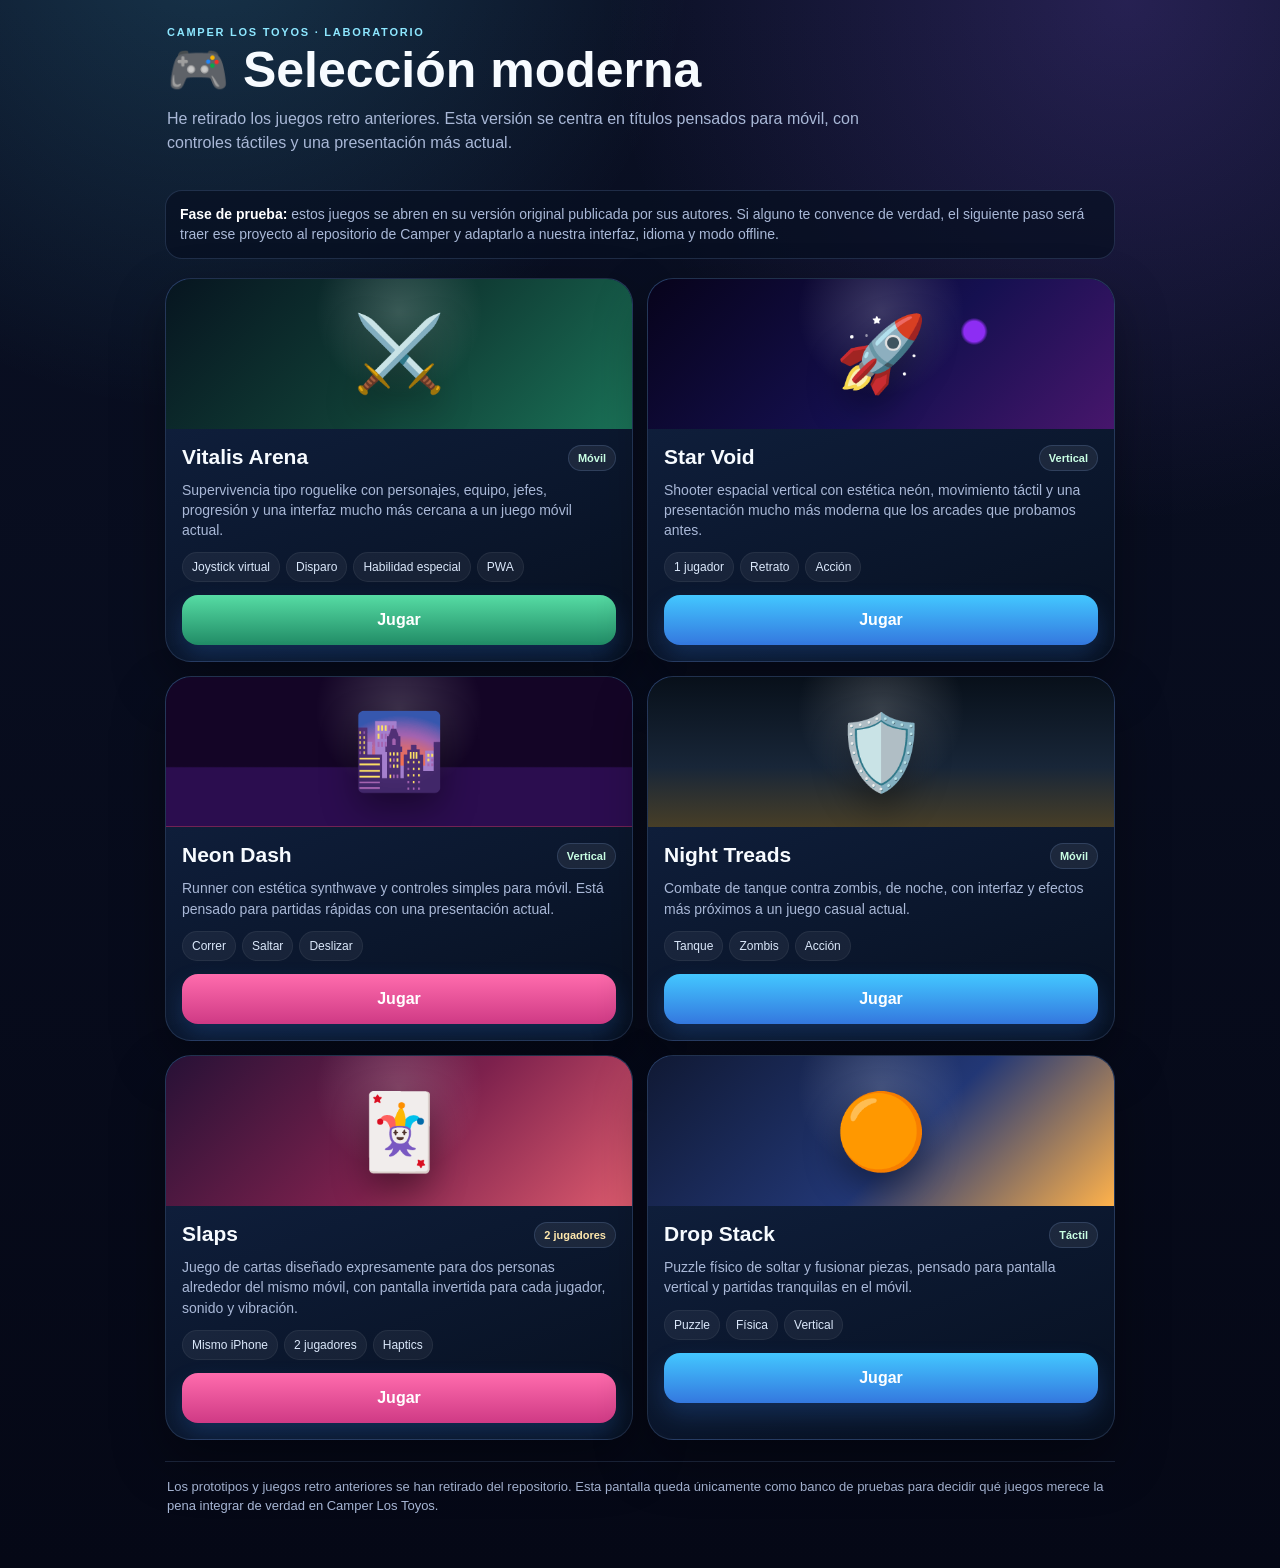
==== commit b2493a17: "Sustituir juegos retro por selección moderna para iPhone" ====
--- a/index.html
+++ b/index.html
@@ -3,85 +3,127 @@
 <head>
 <meta charset="utf-8">
 <meta name="viewport" content="width=device-width,initial-scale=1,viewport-fit=cover">
-<meta name="theme-color" content="#06111e">
-<title>Juegos Camper — iPhone</title>
+<meta name="theme-color" content="#050816">
+<title>Juegos Camper — selección moderna</title>
 <style>
-:root{--bg:#06111e;--bg2:#0b1c34;--card:#102a4a;--line:rgba(133,186,255,.23);--text:#f7fbff;--muted:#aac4e7;--blue:#55b8ff;--green:#64dfb3;--pink:#ff6f9c;--yellow:#ffd166}
-*{box-sizing:border-box}html,body{margin:0;min-height:100%;background:radial-gradient(circle at 15% 0,rgba(85,184,255,.22),transparent 28%),linear-gradient(180deg,var(--bg2),var(--bg));color:var(--text);font-family:-apple-system,BlinkMacSystemFont,"Segoe UI",sans-serif}
-main{width:min(920px,100%);margin:auto;padding:20px 14px 50px}
-.kicker{font-size:11px;letter-spacing:.15em;text-transform:uppercase;color:#8ed9ff;font-weight:800}
-h1{font-size:clamp(28px,7vw,46px);line-height:1;margin:7px 0 10px}
-.hero p{margin:0;color:var(--muted);line-height:1.45;max-width:720px}
-.notice{margin:16px 0 18px;padding:13px 14px;border-radius:16px;border:1px solid var(--line);background:rgba(6,17,30,.67);color:var(--muted);font-size:14px}
+:root{
+  --bg:#050816;--bg2:#0a1024;--panel:#0e1830;--panel2:#101e3b;
+  --text:#f7fbff;--muted:#a9b8d7;--line:rgba(150,190,255,.17);
+  --cyan:#55ddff;--violet:#8b5cf6;--pink:#ff4f9a;--green:#62e6a6;--yellow:#ffd166;
+}
+*{box-sizing:border-box}
+html,body{margin:0;min-height:100%;background:
+radial-gradient(circle at 16% -5%,rgba(85,221,255,.18),transparent 25%),
+radial-gradient(circle at 88% 0%,rgba(139,92,246,.22),transparent 27%),
+linear-gradient(180deg,var(--bg2),var(--bg));color:var(--text);
+font-family:-apple-system,BlinkMacSystemFont,"Segoe UI",sans-serif}
+body{min-height:100vh}
+main{width:min(980px,100%);margin:auto;padding:22px 15px 52px}
+.hero{padding:4px 2px 20px}
+.kicker{font-size:11px;letter-spacing:.16em;text-transform:uppercase;font-weight:900;color:#8de7ff}
+h1{font-size:clamp(30px,7vw,50px);line-height:.98;margin:8px 0 12px}
+.hero p{max-width:720px;color:var(--muted);line-height:1.5;margin:0}
+.notice{margin:15px 0 19px;padding:13px 14px;border-radius:17px;border:1px solid var(--line);background:rgba(8,16,34,.72);color:var(--muted);font-size:14px;line-height:1.45}
 .grid{display:grid;grid-template-columns:repeat(2,minmax(0,1fr));gap:14px}
-.card{overflow:hidden;border:1px solid var(--line);border-radius:24px;background:linear-gradient(160deg,rgba(21,52,90,.96),rgba(8,21,39,.98));box-shadow:0 20px 45px rgba(0,0,0,.3)}
-.visual{height:120px;display:flex;align-items:center;justify-content:center;font-size:64px;text-shadow:0 12px 24px rgba(0,0,0,.35)}
-.racer .visual{background:linear-gradient(180deg,#25124f,#d73f87)}
-.shooter .visual{background:linear-gradient(180deg,#170b22,#8b1515)}
-.runner .visual{background:linear-gradient(135deg,#2a0d4d,#ff006e)}
-.pulse .visual{background:linear-gradient(135deg,#1a0f2e,#00a878)}
-.arcade .visual{background:linear-gradient(135deg,#140027,#17632d)}
-.snake .visual{background:linear-gradient(135deg,#0a3520,#3ac972)}
-.body{padding:15px 16px 16px}.top{display:flex;justify-content:space-between;gap:9px;align-items:flex-start}.card h2{font-size:20px;margin:0}.badge{white-space:nowrap;font-size:11px;font-weight:800;padding:6px 8px;border-radius:999px;border:1px solid var(--line);background:rgba(255,255,255,.07);color:#caffea}
-.card p{margin:9px 0 11px;color:var(--muted);font-size:14px;line-height:1.4;min-height:58px}
-.control{display:block;padding:10px 12px;margin:0 0 12px;border-radius:13px;background:rgba(255,255,255,.055);border:1px solid rgba(255,255,255,.07);font-size:13px;color:#e9f3ff}
-.play{display:flex;justify-content:center;align-items:center;text-decoration:none;color:#fff;font-weight:850;min-height:48px;border-radius:15px;background:linear-gradient(180deg,#49afff,#2174d0);box-shadow:0 10px 22px rgba(33,116,208,.25)}
-.footer{margin-top:20px;padding-top:16px;border-top:1px solid var(--line);font-size:13px;line-height:1.5;color:var(--muted)}
-.footer strong{color:#fff}
-@media(max-width:680px){.grid{grid-template-columns:1fr}.card p{min-height:0}}
+.card{position:relative;overflow:hidden;border:1px solid var(--line);border-radius:26px;
+background:linear-gradient(160deg,rgba(18,36,70,.98),rgba(7,16,32,.98));
+box-shadow:0 22px 52px rgba(0,0,0,.34)}
+.visual{height:150px;display:flex;align-items:center;justify-content:center;position:relative;overflow:hidden}
+.visual::after{content:"";position:absolute;inset:0;background:radial-gradient(circle at 50% 22%,rgba(255,255,255,.18),transparent 32%)}
+.icon{position:relative;z-index:1;font-size:74px;filter:drop-shadow(0 15px 18px rgba(0,0,0,.4))}
+.vitalis .visual{background:linear-gradient(135deg,#071520,#103d35 52%,#1a7257)}
+.star .visual{background:radial-gradient(circle at 70% 35%,#8d2df3 0 3%,transparent 4%),linear-gradient(135deg,#07031b,#151050 56%,#47166c)}
+.neon .visual{background:linear-gradient(180deg,#140526 0 60%,#2b0d4f 61%);border-bottom:1px solid rgba(255,79,154,.4)}
+.treads .visual{background:linear-gradient(180deg,#08101a,#182638 60%,#473e27)}
+.slaps .visual{background:linear-gradient(135deg,#271136,#7d214d 54%,#dd5b6e)}
+.drop .visual{background:linear-gradient(135deg,#101934,#223775 56%,#ffb24b)}
+.body{padding:16px}
+.top{display:flex;justify-content:space-between;align-items:flex-start;gap:10px}
+.card h2{font-size:21px;margin:0}
+.badge{font-size:11px;font-weight:900;padding:6px 9px;border-radius:999px;border:1px solid var(--line);background:rgba(255,255,255,.07);white-space:nowrap;color:#d9e7ff}
+.badge.two{color:#ffe8ad}.badge.mobile{color:#c9ffe4}
+.card p{color:var(--muted);font-size:14px;line-height:1.45;margin:9px 0 12px}
+.meta{display:flex;flex-wrap:wrap;gap:6px;margin-bottom:13px}
+.meta span{font-size:12px;padding:7px 9px;border-radius:999px;background:rgba(255,255,255,.055);border:1px solid rgba(255,255,255,.06);color:#dbe8fb}
+.play{display:flex;align-items:center;justify-content:center;min-height:50px;border-radius:16px;text-decoration:none;color:white;font-weight:900;background:linear-gradient(180deg,#43c7ff,#3478df);box-shadow:0 12px 25px rgba(52,120,223,.24)}
+.play.pink{background:linear-gradient(180deg,#ff6cad,#cf3a85)} .play.green{background:linear-gradient(180deg,#56dca4,#218c66)}
+.footer{margin-top:21px;padding:15px 2px 0;border-top:1px solid var(--line);font-size:13px;color:var(--muted);line-height:1.5}
+@media(max-width:700px){.grid{grid-template-columns:1fr}.visual{height:135px}}
 </style>
 </head>
 <body>
 <main>
 <section class="hero">
-<div class="kicker">Camper Los Toyos · laboratorio táctil</div>
-<h1>🎮 Juegos para iPhone</h1>
-<p>He quitado los enlaces externos que daban problemas. Estos juegos están alojados ahora dentro de nuestro propio GitHub Pages y he seleccionado únicamente versiones con control táctil explícito.</p>
+  <div class="kicker">Camper Los Toyos · laboratorio</div>
+  <h1>🎮 Selección moderna</h1>
+  <p>He retirado los juegos retro anteriores. Esta versión se centra en títulos pensados para móvil, con controles táctiles y una presentación más actual.</p>
 </section>
 
-<div class="notice"><strong style="color:#fff">Cómo probar:</strong> entra en un juego y usa directamente los controles que indico debajo. Todos incluyen un botón flotante <b>‹ Juegos Camper</b> para volver a esta pantalla.</div>
+<div class="notice"><strong style="color:#fff">Fase de prueba:</strong> estos juegos se abren en su versión original publicada por sus autores. Si alguno te convence de verdad, el siguiente paso será traer ese proyecto al repositorio de Camper y adaptarlo a nuestra interfaz, idioma y modo offline.</div>
 
 <section class="grid">
-<article class="card racer">
-<div class="visual">🏎️</div><div class="body"><div class="top"><h2>Pixel Racer</h2><span class="badge">Táctil ✓</span></div>
-<p>Carreras verticales estilo pixel-art con tráfico, puntuación y dificultad progresiva.</p>
-<span class="control"><b>Control:</b> toca la mitad izquierda o derecha de la pantalla para girar. Toca para empezar/reiniciar.</span>
-<a class="play" href="games/pixel-racer/">Jugar</a></div></article>
+  <article class="card vitalis">
+    <div class="visual"><div class="icon">⚔️</div></div>
+    <div class="body">
+      <div class="top"><h2>Vitalis Arena</h2><span class="badge mobile">Móvil</span></div>
+      <p>Supervivencia tipo roguelike con personajes, equipo, jefes, progresión y una interfaz mucho más cercana a un juego móvil actual.</p>
+      <div class="meta"><span>Joystick virtual</span><span>Disparo</span><span>Habilidad especial</span><span>PWA</span></div>
+      <a class="play green" href="https://ericcancode.github.io/vitalis-arena/" target="_blank" rel="noopener">Jugar</a>
+    </div>
+  </article>
 
-<article class="card shooter">
-<div class="visual">👾</div><div class="body"><div class="top"><h2>Arcade Fever</h2><span class="badge">Botones táctiles ✓</span></div>
-<p>Arcade de acción con controles móviles añadidos por el juego y botón de disparo independiente.</p>
-<span class="control"><b>Control:</b> cruceta táctil en pantalla + botón de disparo.</span>
-<a class="play" href="games/arcade-fever/">Jugar</a></div></article>
+  <article class="card star">
+    <div class="visual"><div class="icon">🚀</div></div>
+    <div class="body">
+      <div class="top"><h2>Star Void</h2><span class="badge mobile">Vertical</span></div>
+      <p>Shooter espacial vertical con estética neón, movimiento táctil y una presentación mucho más moderna que los arcades que probamos antes.</p>
+      <div class="meta"><span>1 jugador</span><span>Retrato</span><span>Acción</span></div>
+      <a class="play" href="https://200lire.pages.dev/#/play/star-void" target="_blank" rel="noopener">Jugar</a>
+    </div>
+  </article>
 
-<article class="card runner">
-<div class="visual">🌈</div><div class="body"><div class="top"><h2>Spectrum Runner</h2><span class="badge">1 toque ✓</span></div>
-<p>Runner neón de reacción rápida, diseñado para jugar con un único gesto.</p>
-<span class="control"><b>Control:</b> toca la pantalla para saltar.</span>
-<a class="play" href="games/spectrum-runner/">Jugar</a></div></article>
+  <article class="card neon">
+    <div class="visual"><div class="icon">🌆</div></div>
+    <div class="body">
+      <div class="top"><h2>Neon Dash</h2><span class="badge mobile">Vertical</span></div>
+      <p>Runner con estética synthwave y controles simples para móvil. Está pensado para partidas rápidas con una presentación actual.</p>
+      <div class="meta"><span>Correr</span><span>Saltar</span><span>Deslizar</span></div>
+      <a class="play pink" href="https://200lire.pages.dev/#/play/neon-dash" target="_blank" rel="noopener">Jugar</a>
+    </div>
+  </article>
 
-<article class="card pulse">
-<div class="visual">💚</div><div class="body"><div class="top"><h2>Pulse Beat</h2><span class="badge">Táctil ✓</span></div>
-<p>Juego de ritmo/reacción con estética neón. El propio lienzo responde a pulsaciones.</p>
-<span class="control"><b>Control:</b> toca directamente los objetivos que aparecen en la pantalla.</span>
-<a class="play" href="games/pulse-beat/">Jugar</a></div></article>
+  <article class="card treads">
+    <div class="visual"><div class="icon">🛡️</div></div>
+    <div class="body">
+      <div class="top"><h2>Night Treads</h2><span class="badge mobile">Móvil</span></div>
+      <p>Combate de tanque contra zombis, de noche, con interfaz y efectos más próximos a un juego casual actual.</p>
+      <div class="meta"><span>Tanque</span><span>Zombis</span><span>Acción</span></div>
+      <a class="play" href="https://200lire.pages.dev/#/play/night-treads" target="_blank" rel="noopener">Jugar</a>
+    </div>
+  </article>
 
-<article class="card arcade">
-<div class="visual">🕹️</div><div class="body"><div class="top"><h2>Arcade Classic</h2><span class="badge">Botones táctiles ✓</span></div>
-<p>Arcade clásico con interfaz retro y controles móviles visibles.</p>
-<span class="control"><b>Control:</b> cruceta táctil + botón de acción/disparo.</span>
-<a class="play" href="games/arcade-classic/">Jugar</a></div></article>
+  <article class="card slaps">
+    <div class="visual"><div class="icon">🃏</div></div>
+    <div class="body">
+      <div class="top"><h2>Slaps</h2><span class="badge two">2 jugadores</span></div>
+      <p>Juego de cartas diseñado expresamente para dos personas alrededor del mismo móvil, con pantalla invertida para cada jugador, sonido y vibración.</p>
+      <div class="meta"><span>Mismo iPhone</span><span>2 jugadores</span><span>Haptics</span></div>
+      <a class="play pink" href="https://wsamuelw.github.io/slaps/" target="_blank" rel="noopener">Jugar</a>
+    </div>
+  </article>
 
-<article class="card snake">
-<div class="visual">🐍</div><div class="body"><div class="top"><h2>Snake Mobile</h2><span class="badge">D-pad ✓</span></div>
-<p>Versión orientada a móvil con gráficos incrustados y botones direccionales en pantalla.</p>
-<span class="control"><b>Control:</b> botones ▲ ▼ ◀ ▶ visibles en el propio juego.</span>
-<a class="play" href="games/snake-mobile/">Jugar</a></div></article>
+  <article class="card drop">
+    <div class="visual"><div class="icon">🟠</div></div>
+    <div class="body">
+      <div class="top"><h2>Drop Stack</h2><span class="badge mobile">Táctil</span></div>
+      <p>Puzzle físico de soltar y fusionar piezas, pensado para pantalla vertical y partidas tranquilas en el móvil.</p>
+      <div class="meta"><span>Puzzle</span><span>Física</span><span>Vertical</span></div>
+      <a class="play" href="https://200lire.pages.dev/#/play/drop-stack" target="_blank" rel="noopener">Jugar</a>
+    </div>
+  </article>
 </section>
 
-<div class="footer">
-<strong>Licencias conservadas:</strong> Pixel Racer y los juegos derivados de 90s-games están bajo MIT; Classic Snake está bajo GPL-3.0. Las copias de las licencias están guardadas en la carpeta <code>licenses/</code> del repositorio.
-</div>
+<div class="footer">Los prototipos y juegos retro anteriores se han retirado del repositorio. Esta pantalla queda únicamente como banco de pruebas para decidir qué juegos merece la pena integrar de verdad en Camper Los Toyos.</div>
 </main>
 </body>
 </html>
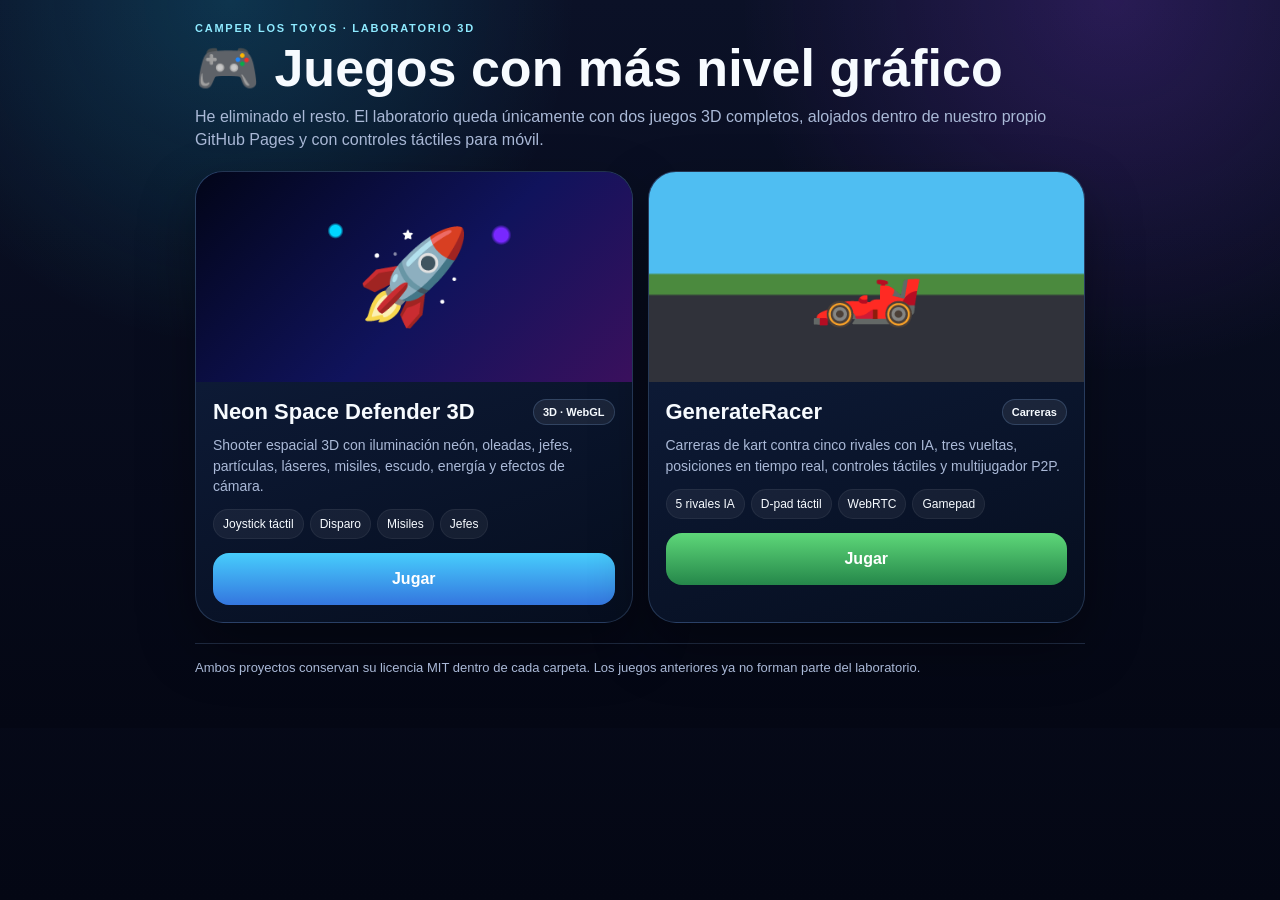
==== commit a0a170fe: "Instalar Neon Space Defender 3D y GenerateRacer" ====
--- a/index.html
+++ b/index.html
@@ -3,127 +3,22 @@
 <head>
 <meta charset="utf-8">
 <meta name="viewport" content="width=device-width,initial-scale=1,viewport-fit=cover">
-<meta name="theme-color" content="#050816">
-<title>Juegos Camper — selección moderna</title>
+<meta name="theme-color" content="#040714">
+<title>Juegos Camper — 3D</title>
 <style>
-:root{
-  --bg:#050816;--bg2:#0a1024;--panel:#0e1830;--panel2:#101e3b;
-  --text:#f7fbff;--muted:#a9b8d7;--line:rgba(150,190,255,.17);
-  --cyan:#55ddff;--violet:#8b5cf6;--pink:#ff4f9a;--green:#62e6a6;--yellow:#ffd166;
-}
-*{box-sizing:border-box}
-html,body{margin:0;min-height:100%;background:
-radial-gradient(circle at 16% -5%,rgba(85,221,255,.18),transparent 25%),
-radial-gradient(circle at 88% 0%,rgba(139,92,246,.22),transparent 27%),
-linear-gradient(180deg,var(--bg2),var(--bg));color:var(--text);
-font-family:-apple-system,BlinkMacSystemFont,"Segoe UI",sans-serif}
-body{min-height:100vh}
-main{width:min(980px,100%);margin:auto;padding:22px 15px 52px}
-.hero{padding:4px 2px 20px}
-.kicker{font-size:11px;letter-spacing:.16em;text-transform:uppercase;font-weight:900;color:#8de7ff}
-h1{font-size:clamp(30px,7vw,50px);line-height:.98;margin:8px 0 12px}
-.hero p{max-width:720px;color:var(--muted);line-height:1.5;margin:0}
-.notice{margin:15px 0 19px;padding:13px 14px;border-radius:17px;border:1px solid var(--line);background:rgba(8,16,34,.72);color:var(--muted);font-size:14px;line-height:1.45}
-.grid{display:grid;grid-template-columns:repeat(2,minmax(0,1fr));gap:14px}
-.card{position:relative;overflow:hidden;border:1px solid var(--line);border-radius:26px;
-background:linear-gradient(160deg,rgba(18,36,70,.98),rgba(7,16,32,.98));
-box-shadow:0 22px 52px rgba(0,0,0,.34)}
-.visual{height:150px;display:flex;align-items:center;justify-content:center;position:relative;overflow:hidden}
-.visual::after{content:"";position:absolute;inset:0;background:radial-gradient(circle at 50% 22%,rgba(255,255,255,.18),transparent 32%)}
-.icon{position:relative;z-index:1;font-size:74px;filter:drop-shadow(0 15px 18px rgba(0,0,0,.4))}
-.vitalis .visual{background:linear-gradient(135deg,#071520,#103d35 52%,#1a7257)}
-.star .visual{background:radial-gradient(circle at 70% 35%,#8d2df3 0 3%,transparent 4%),linear-gradient(135deg,#07031b,#151050 56%,#47166c)}
-.neon .visual{background:linear-gradient(180deg,#140526 0 60%,#2b0d4f 61%);border-bottom:1px solid rgba(255,79,154,.4)}
-.treads .visual{background:linear-gradient(180deg,#08101a,#182638 60%,#473e27)}
-.slaps .visual{background:linear-gradient(135deg,#271136,#7d214d 54%,#dd5b6e)}
-.drop .visual{background:linear-gradient(135deg,#101934,#223775 56%,#ffb24b)}
-.body{padding:16px}
-.top{display:flex;justify-content:space-between;align-items:flex-start;gap:10px}
-.card h2{font-size:21px;margin:0}
-.badge{font-size:11px;font-weight:900;padding:6px 9px;border-radius:999px;border:1px solid var(--line);background:rgba(255,255,255,.07);white-space:nowrap;color:#d9e7ff}
-.badge.two{color:#ffe8ad}.badge.mobile{color:#c9ffe4}
-.card p{color:var(--muted);font-size:14px;line-height:1.45;margin:9px 0 12px}
-.meta{display:flex;flex-wrap:wrap;gap:6px;margin-bottom:13px}
-.meta span{font-size:12px;padding:7px 9px;border-radius:999px;background:rgba(255,255,255,.055);border:1px solid rgba(255,255,255,.06);color:#dbe8fb}
-.play{display:flex;align-items:center;justify-content:center;min-height:50px;border-radius:16px;text-decoration:none;color:white;font-weight:900;background:linear-gradient(180deg,#43c7ff,#3478df);box-shadow:0 12px 25px rgba(52,120,223,.24)}
-.play.pink{background:linear-gradient(180deg,#ff6cad,#cf3a85)} .play.green{background:linear-gradient(180deg,#56dca4,#218c66)}
-.footer{margin-top:21px;padding:15px 2px 0;border-top:1px solid var(--line);font-size:13px;color:var(--muted);line-height:1.5}
-@media(max-width:700px){.grid{grid-template-columns:1fr}.visual{height:135px}}
+:root{--bg:#040714;--panel:#0a1228;--text:#f7fbff;--muted:#aab9d7;--line:rgba(143,194,255,.2)}
+*{box-sizing:border-box}html,body{margin:0;min-height:100%;background:radial-gradient(circle at 18% 0,rgba(28,214,255,.18),transparent 27%),radial-gradient(circle at 87% 0,rgba(151,65,255,.21),transparent 28%),linear-gradient(180deg,#0b1127,var(--bg));color:var(--text);font-family:-apple-system,BlinkMacSystemFont,"Segoe UI",sans-serif}
+main{width:min(920px,100%);margin:auto;padding:22px 15px 50px}.k{font-size:11px;letter-spacing:.16em;text-transform:uppercase;color:#8eeaff;font-weight:900}h1{font-size:clamp(31px,8vw,52px);line-height:1;margin:8px 0 11px}.lead{margin:0 0 20px;color:var(--muted);line-height:1.45}
+.grid{display:grid;grid-template-columns:repeat(2,minmax(0,1fr));gap:15px}.card{overflow:hidden;border:1px solid var(--line);border-radius:28px;background:linear-gradient(160deg,rgba(17,33,67,.98),rgba(6,14,31,.98));box-shadow:0 24px 55px rgba(0,0,0,.35)}.art{height:210px;display:flex;align-items:center;justify-content:center;font-size:92px;position:relative}.space .art{background:radial-gradient(circle at 70% 30%,#7828ff 0 2%,transparent 3%),radial-gradient(circle at 32% 28%,#00d7ff 0 1.6%,transparent 2.4%),linear-gradient(135deg,#020518,#10135c 55%,#3a105d)}.race .art{background:linear-gradient(180deg,#4fbef2 0 48%,#4b8a3e 49% 58%,#30323a 59% 100%)}.body{padding:17px}.head{display:flex;justify-content:space-between;gap:8px}.body h2{font-size:22px;margin:0}.badge{font-size:11px;font-weight:900;padding:6px 9px;border:1px solid var(--line);border-radius:999px;background:rgba(255,255,255,.07);white-space:nowrap}.body p{color:var(--muted);font-size:14px;line-height:1.45;margin:10px 0 13px}.chips{display:flex;flex-wrap:wrap;gap:6px;margin-bottom:14px}.chips span{font-size:12px;padding:7px 9px;border-radius:999px;background:rgba(255,255,255,.055);border:1px solid rgba(255,255,255,.06)}.play{display:flex;align-items:center;justify-content:center;min-height:52px;border-radius:16px;text-decoration:none;color:#fff;font-weight:900;background:linear-gradient(180deg,#47cdfc,#3476df)}.race .play{background:linear-gradient(180deg,#5ed779,#25874a)}.foot{margin-top:20px;color:var(--muted);font-size:13px;line-height:1.45;border-top:1px solid var(--line);padding-top:15px}@media(max-width:700px){.grid{grid-template-columns:1fr}.art{height:175px}}
 </style>
 </head>
-<body>
-<main>
-<section class="hero">
-  <div class="kicker">Camper Los Toyos · laboratorio</div>
-  <h1>🎮 Selección moderna</h1>
-  <p>He retirado los juegos retro anteriores. Esta versión se centra en títulos pensados para móvil, con controles táctiles y una presentación más actual.</p>
-</section>
-
-<div class="notice"><strong style="color:#fff">Fase de prueba:</strong> estos juegos se abren en su versión original publicada por sus autores. Si alguno te convence de verdad, el siguiente paso será traer ese proyecto al repositorio de Camper y adaptarlo a nuestra interfaz, idioma y modo offline.</div>
-
-<section class="grid">
-  <article class="card vitalis">
-    <div class="visual"><div class="icon">⚔️</div></div>
-    <div class="body">
-      <div class="top"><h2>Vitalis Arena</h2><span class="badge mobile">Móvil</span></div>
-      <p>Supervivencia tipo roguelike con personajes, equipo, jefes, progresión y una interfaz mucho más cercana a un juego móvil actual.</p>
-      <div class="meta"><span>Joystick virtual</span><span>Disparo</span><span>Habilidad especial</span><span>PWA</span></div>
-      <a class="play green" href="https://ericcancode.github.io/vitalis-arena/" target="_blank" rel="noopener">Jugar</a>
-    </div>
-  </article>
-
-  <article class="card star">
-    <div class="visual"><div class="icon">🚀</div></div>
-    <div class="body">
-      <div class="top"><h2>Star Void</h2><span class="badge mobile">Vertical</span></div>
-      <p>Shooter espacial vertical con estética neón, movimiento táctil y una presentación mucho más moderna que los arcades que probamos antes.</p>
-      <div class="meta"><span>1 jugador</span><span>Retrato</span><span>Acción</span></div>
-      <a class="play" href="https://200lire.pages.dev/#/play/star-void" target="_blank" rel="noopener">Jugar</a>
-    </div>
-  </article>
-
-  <article class="card neon">
-    <div class="visual"><div class="icon">🌆</div></div>
-    <div class="body">
-      <div class="top"><h2>Neon Dash</h2><span class="badge mobile">Vertical</span></div>
-      <p>Runner con estética synthwave y controles simples para móvil. Está pensado para partidas rápidas con una presentación actual.</p>
-      <div class="meta"><span>Correr</span><span>Saltar</span><span>Deslizar</span></div>
-      <a class="play pink" href="https://200lire.pages.dev/#/play/neon-dash" target="_blank" rel="noopener">Jugar</a>
-    </div>
-  </article>
-
-  <article class="card treads">
-    <div class="visual"><div class="icon">🛡️</div></div>
-    <div class="body">
-      <div class="top"><h2>Night Treads</h2><span class="badge mobile">Móvil</span></div>
-      <p>Combate de tanque contra zombis, de noche, con interfaz y efectos más próximos a un juego casual actual.</p>
-      <div class="meta"><span>Tanque</span><span>Zombis</span><span>Acción</span></div>
-      <a class="play" href="https://200lire.pages.dev/#/play/night-treads" target="_blank" rel="noopener">Jugar</a>
-    </div>
-  </article>
-
-  <article class="card slaps">
-    <div class="visual"><div class="icon">🃏</div></div>
-    <div class="body">
-      <div class="top"><h2>Slaps</h2><span class="badge two">2 jugadores</span></div>
-      <p>Juego de cartas diseñado expresamente para dos personas alrededor del mismo móvil, con pantalla invertida para cada jugador, sonido y vibración.</p>
-      <div class="meta"><span>Mismo iPhone</span><span>2 jugadores</span><span>Haptics</span></div>
-      <a class="play pink" href="https://wsamuelw.github.io/slaps/" target="_blank" rel="noopener">Jugar</a>
-    </div>
-  </article>
-
-  <article class="card drop">
-    <div class="visual"><div class="icon">🟠</div></div>
-    <div class="body">
-      <div class="top"><h2>Drop Stack</h2><span class="badge mobile">Táctil</span></div>
-      <p>Puzzle físico de soltar y fusionar piezas, pensado para pantalla vertical y partidas tranquilas en el móvil.</p>
-      <div class="meta"><span>Puzzle</span><span>Física</span><span>Vertical</span></div>
-      <a class="play" href="https://200lire.pages.dev/#/play/drop-stack" target="_blank" rel="noopener">Jugar</a>
-    </div>
-  </article>
-</section>
-
-<div class="footer">Los prototipos y juegos retro anteriores se han retirado del repositorio. Esta pantalla queda únicamente como banco de pruebas para decidir qué juegos merece la pena integrar de verdad en Camper Los Toyos.</div>
-</main>
-</body>
-</html>+<body><main>
+  <div class="k">Camper Los Toyos · laboratorio 3D</div>
+  <h1>🎮 Juegos con más nivel gráfico</h1>
+  <p class="lead">He eliminado el resto. El laboratorio queda únicamente con dos juegos 3D completos, alojados dentro de nuestro propio GitHub Pages y con controles táctiles para móvil.</p>
+  <section class="grid">
+    <article class="card space"><div class="art">🚀</div><div class="body"><div class="head"><h2>Neon Space Defender 3D</h2><span class="badge">3D · WebGL</span></div><p>Shooter espacial 3D con iluminación neón, oleadas, jefes, partículas, láseres, misiles, escudo, energía y efectos de cámara.</p><div class="chips"><span>Joystick táctil</span><span>Disparo</span><span>Misiles</span><span>Jefes</span></div><a class="play" href="games/neon-space-defender/">Jugar</a></div></article>
+    <article class="card race"><div class="art">🏎️</div><div class="body"><div class="head"><h2>GenerateRacer</h2><span class="badge">Carreras</span></div><p>Carreras de kart contra cinco rivales con IA, tres vueltas, posiciones en tiempo real, controles táctiles y multijugador P2P.</p><div class="chips"><span>5 rivales IA</span><span>D-pad táctil</span><span>WebRTC</span><span>Gamepad</span></div><a class="play" href="games/generate-racer/">Jugar</a></div></article>
+  </section>
+  <div class="foot">Ambos proyectos conservan su licencia MIT dentro de cada carpeta. Los juegos anteriores ya no forman parte del laboratorio.</div>
+</main></body></html>
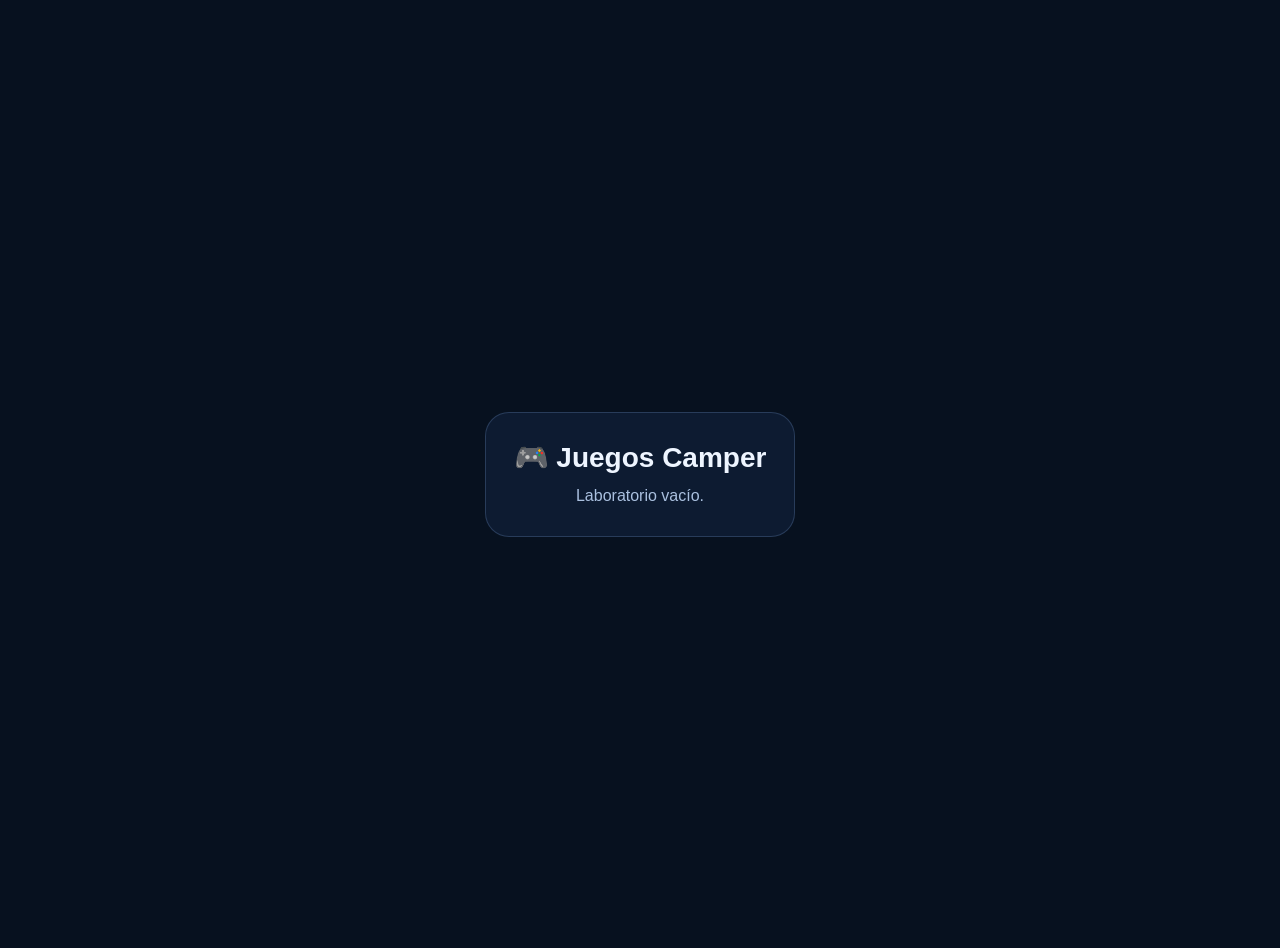
==== commit e5a9fd01: "Vaciar laboratorio de juegos" ====
--- a/index.html
+++ b/index.html
@@ -3,22 +3,17 @@
 <head>
 <meta charset="utf-8">
 <meta name="viewport" content="width=device-width,initial-scale=1,viewport-fit=cover">
-<meta name="theme-color" content="#040714">
-<title>Juegos Camper — 3D</title>
+<meta name="theme-color" content="#07111f">
+<title>Juegos Camper — Laboratorio vacío</title>
 <style>
-:root{--bg:#040714;--panel:#0a1228;--text:#f7fbff;--muted:#aab9d7;--line:rgba(143,194,255,.2)}
-*{box-sizing:border-box}html,body{margin:0;min-height:100%;background:radial-gradient(circle at 18% 0,rgba(28,214,255,.18),transparent 27%),radial-gradient(circle at 87% 0,rgba(151,65,255,.21),transparent 28%),linear-gradient(180deg,#0b1127,var(--bg));color:var(--text);font-family:-apple-system,BlinkMacSystemFont,"Segoe UI",sans-serif}
-main{width:min(920px,100%);margin:auto;padding:22px 15px 50px}.k{font-size:11px;letter-spacing:.16em;text-transform:uppercase;color:#8eeaff;font-weight:900}h1{font-size:clamp(31px,8vw,52px);line-height:1;margin:8px 0 11px}.lead{margin:0 0 20px;color:var(--muted);line-height:1.45}
-.grid{display:grid;grid-template-columns:repeat(2,minmax(0,1fr));gap:15px}.card{overflow:hidden;border:1px solid var(--line);border-radius:28px;background:linear-gradient(160deg,rgba(17,33,67,.98),rgba(6,14,31,.98));box-shadow:0 24px 55px rgba(0,0,0,.35)}.art{height:210px;display:flex;align-items:center;justify-content:center;font-size:92px;position:relative}.space .art{background:radial-gradient(circle at 70% 30%,#7828ff 0 2%,transparent 3%),radial-gradient(circle at 32% 28%,#00d7ff 0 1.6%,transparent 2.4%),linear-gradient(135deg,#020518,#10135c 55%,#3a105d)}.race .art{background:linear-gradient(180deg,#4fbef2 0 48%,#4b8a3e 49% 58%,#30323a 59% 100%)}.body{padding:17px}.head{display:flex;justify-content:space-between;gap:8px}.body h2{font-size:22px;margin:0}.badge{font-size:11px;font-weight:900;padding:6px 9px;border:1px solid var(--line);border-radius:999px;background:rgba(255,255,255,.07);white-space:nowrap}.body p{color:var(--muted);font-size:14px;line-height:1.45;margin:10px 0 13px}.chips{display:flex;flex-wrap:wrap;gap:6px;margin-bottom:14px}.chips span{font-size:12px;padding:7px 9px;border-radius:999px;background:rgba(255,255,255,.055);border:1px solid rgba(255,255,255,.06)}.play{display:flex;align-items:center;justify-content:center;min-height:52px;border-radius:16px;text-decoration:none;color:#fff;font-weight:900;background:linear-gradient(180deg,#47cdfc,#3476df)}.race .play{background:linear-gradient(180deg,#5ed779,#25874a)}.foot{margin-top:20px;color:var(--muted);font-size:13px;line-height:1.45;border-top:1px solid var(--line);padding-top:15px}@media(max-width:700px){.grid{grid-template-columns:1fr}.art{height:175px}}
+html,body{margin:0;min-height:100%;background:#07111f;color:#eef5ff;font-family:-apple-system,BlinkMacSystemFont,"Segoe UI",sans-serif}
+main{min-height:100vh;display:grid;place-items:center;padding:24px}
+.card{max-width:520px;text-align:center;padding:28px;border:1px solid rgba(150,190,255,.2);border-radius:24px;background:#0d1b31}
+h1{margin:0 0 10px;font-size:28px}
+p{margin:0;color:#aac0df;line-height:1.5}
 </style>
 </head>
-<body><main>
-  <div class="k">Camper Los Toyos · laboratorio 3D</div>
-  <h1>🎮 Juegos con más nivel gráfico</h1>
-  <p class="lead">He eliminado el resto. El laboratorio queda únicamente con dos juegos 3D completos, alojados dentro de nuestro propio GitHub Pages y con controles táctiles para móvil.</p>
-  <section class="grid">
-    <article class="card space"><div class="art">🚀</div><div class="body"><div class="head"><h2>Neon Space Defender 3D</h2><span class="badge">3D · WebGL</span></div><p>Shooter espacial 3D con iluminación neón, oleadas, jefes, partículas, láseres, misiles, escudo, energía y efectos de cámara.</p><div class="chips"><span>Joystick táctil</span><span>Disparo</span><span>Misiles</span><span>Jefes</span></div><a class="play" href="games/neon-space-defender/">Jugar</a></div></article>
-    <article class="card race"><div class="art">🏎️</div><div class="body"><div class="head"><h2>GenerateRacer</h2><span class="badge">Carreras</span></div><p>Carreras de kart contra cinco rivales con IA, tres vueltas, posiciones en tiempo real, controles táctiles y multijugador P2P.</p><div class="chips"><span>5 rivales IA</span><span>D-pad táctil</span><span>WebRTC</span><span>Gamepad</span></div><a class="play" href="games/generate-racer/">Jugar</a></div></article>
-  </section>
-  <div class="foot">Ambos proyectos conservan su licencia MIT dentro de cada carpeta. Los juegos anteriores ya no forman parte del laboratorio.</div>
-</main></body></html>
+<body>
+<main><div class="card"><h1>🎮 Juegos Camper</h1><p>Laboratorio vacío.</p></div></main>
+</body>
+</html>
